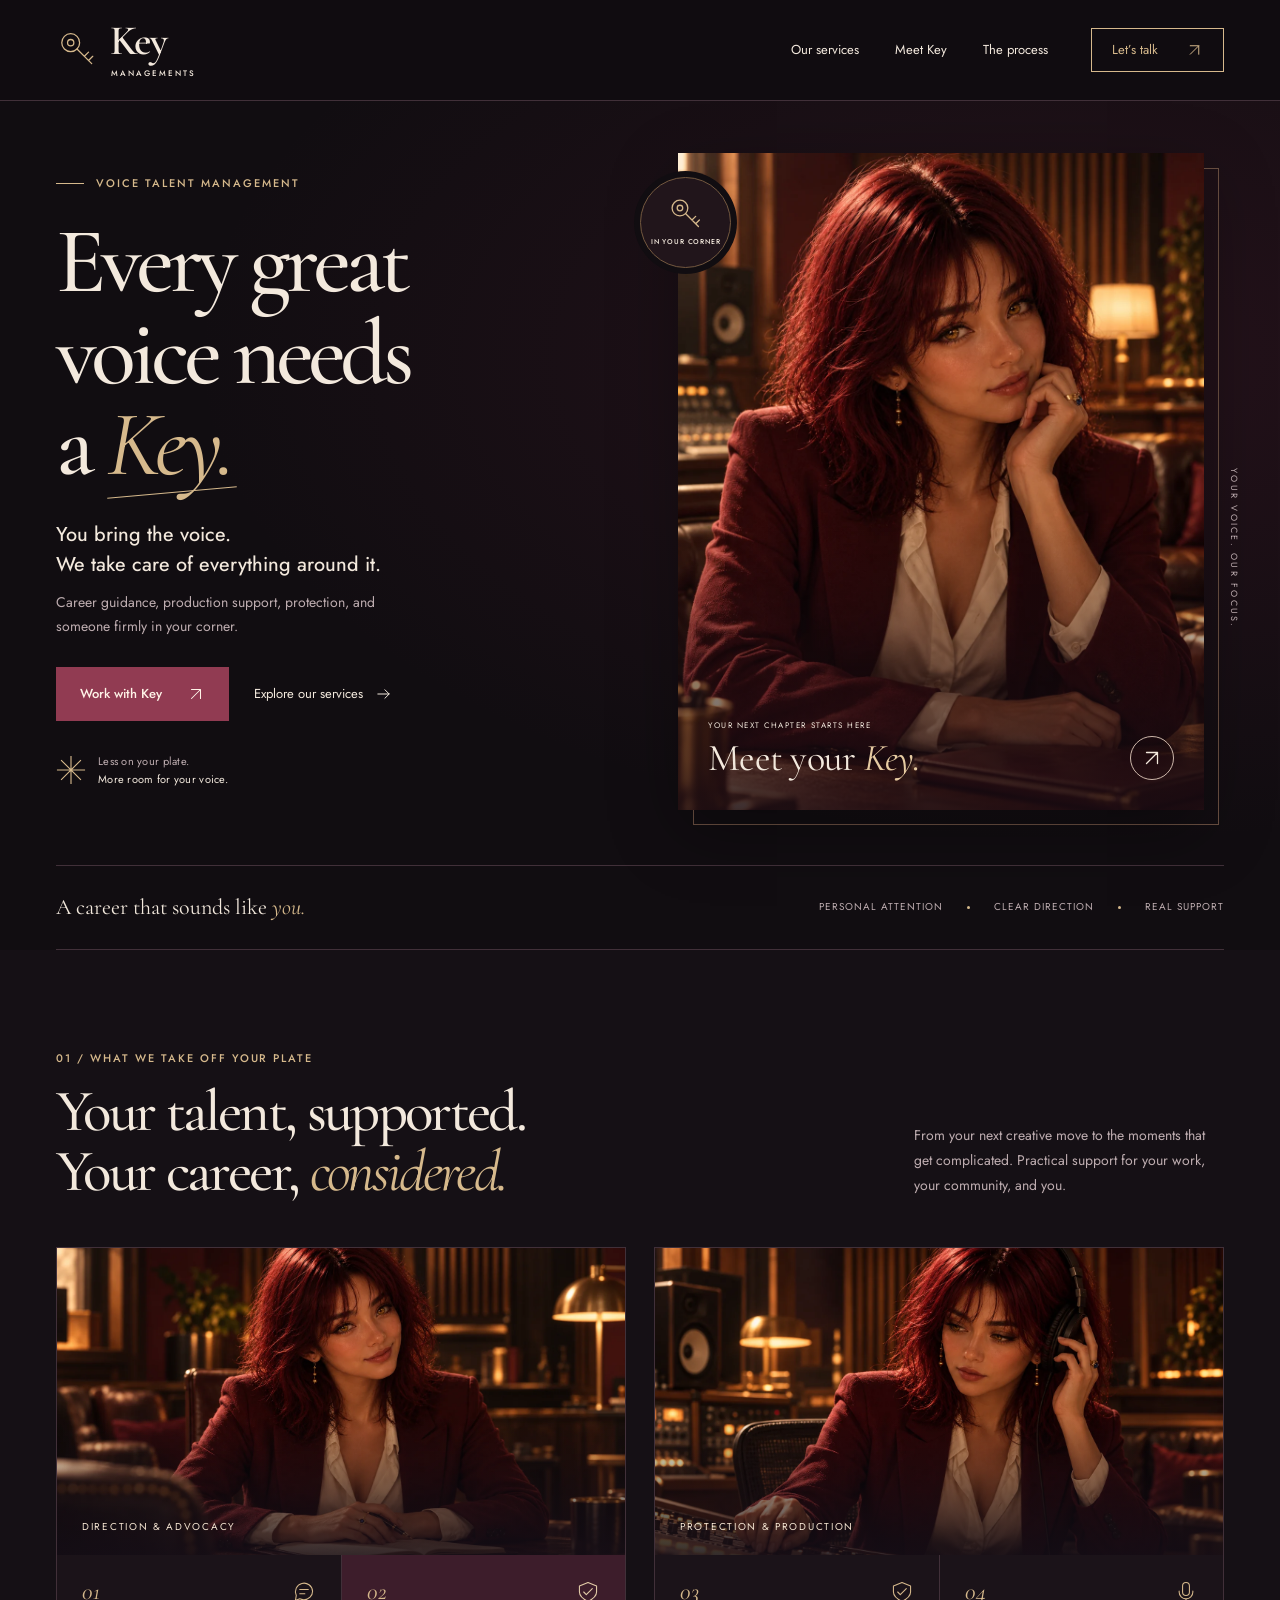
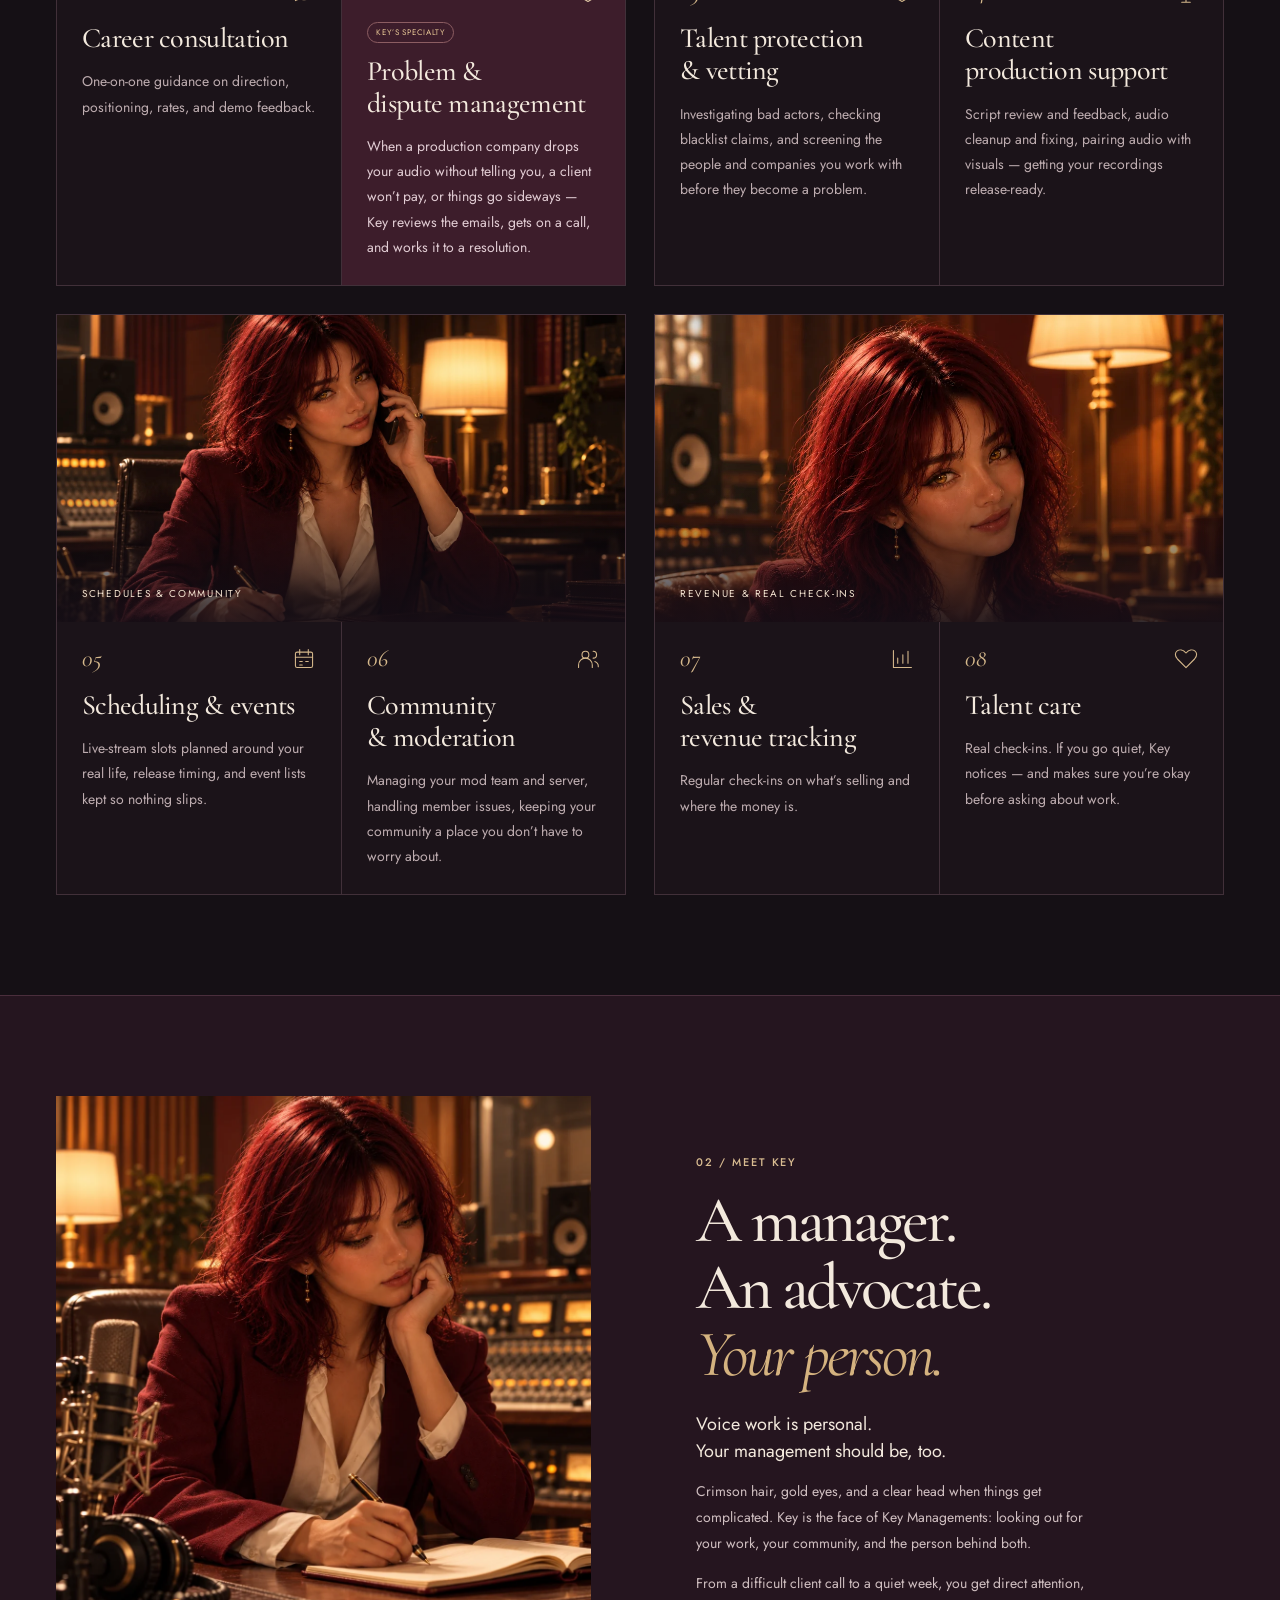
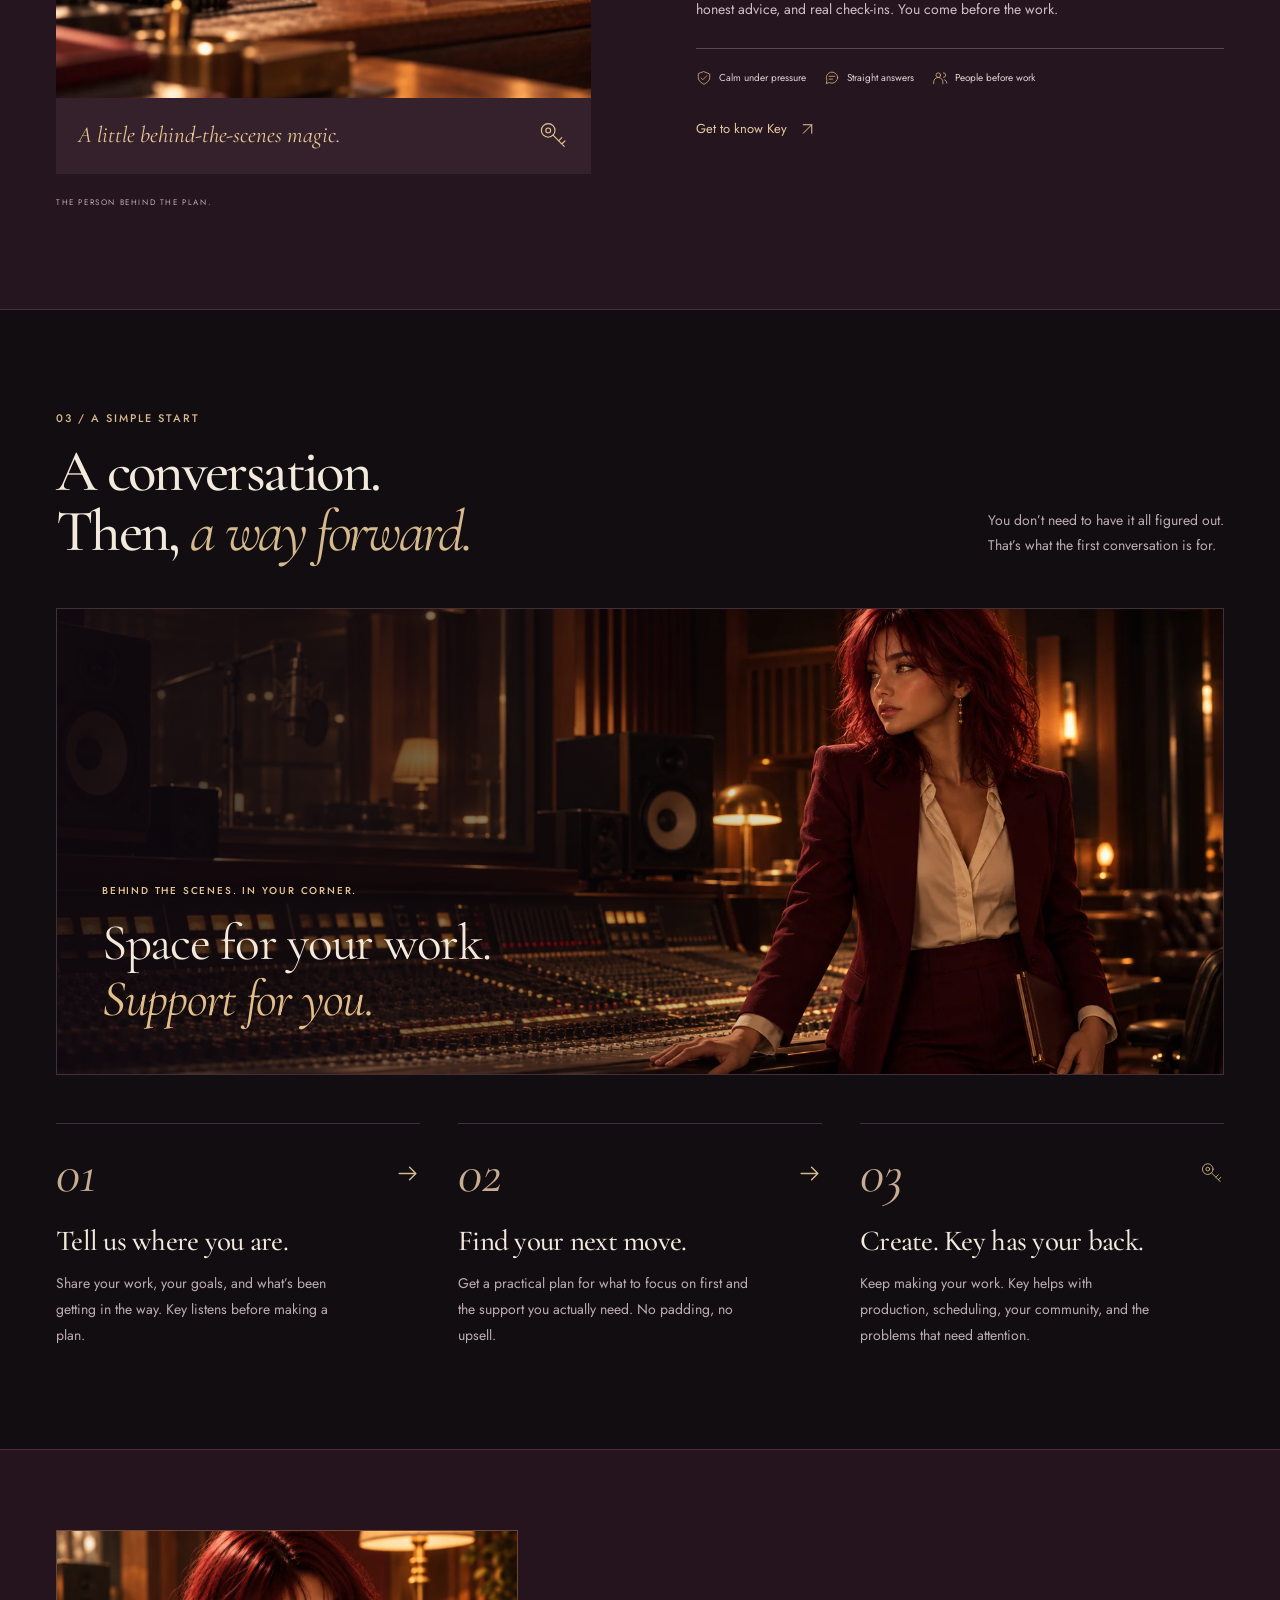
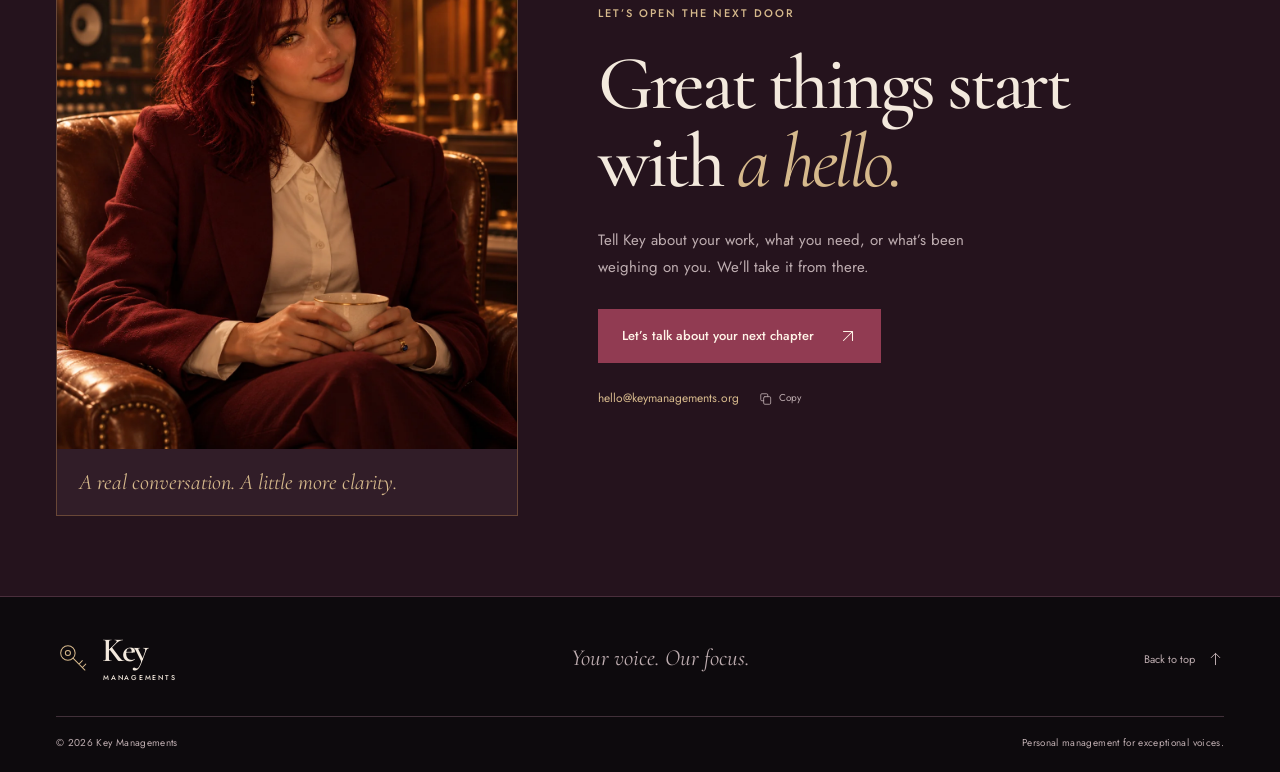
==== index.html @ 6446dc7b "Key Managements website" ====
<!doctype html>
<html lang="en">
<head>
  <meta charset="utf-8">
  <meta name="viewport" content="width=device-width, initial-scale=1, viewport-fit=cover">
  <meta name="theme-color" content="#110d11">
  <meta name="description" content="Personal talent management: career guidance, dispute management, talent protection, production support, scheduling, community moderation, revenue tracking, and real check-ins.">
  <title>Key Managements — Your voice. Our focus.</title>
  <link rel="icon" type="image/svg+xml" href="assets/favicon.svg">
  <link rel="preconnect" href="https://fonts.googleapis.com">
  <link rel="preconnect" href="https://fonts.gstatic.com" crossorigin>
  <link href="https://fonts.googleapis.com/css2?family=Cormorant+Garamond:ital,wght@0,400;0,500;0,600;1,400;1,500&family=Jost:wght@400;450;500;550;600&display=swap" rel="stylesheet">
  <link rel="stylesheet" href="styles.css?v=dark-2">
  <script src="main.js" defer></script>
</head>
<body>
  <svg class="icon-library" xmlns="http://www.w3.org/2000/svg" aria-hidden="true">
    <symbol id="i-key" viewBox="0 0 40 40"><circle cx="14" cy="13" r="8.5"/><circle cx="14" cy="13" r="3"/><path d="m20 19 14 14m-7-7 4-4m0 8 4-4"/></symbol>
    <symbol id="i-arrow" viewBox="0 0 24 24"><path d="M4 12h16m-6-6 6 6-6 6"/></symbol>
    <symbol id="i-arrow-up" viewBox="0 0 24 24"><path d="M6 18 18 6M6 6h12v12"/></symbol>
    <symbol id="i-chat" viewBox="0 0 28 28"><path d="M24 13a10 10 0 0 1-10 10 12 12 0 0 1-5-1l-5 2 1-6a10 10 0 1 1 19-5Z"/><path d="M9 11h10M9 16h6"/></symbol>
    <symbol id="i-calendar" viewBox="0 0 28 28"><rect x="4" y="6" width="20" height="18" rx="2"/><path d="M9 3v6m10-6v6M4 12h20m-15 5h3m4 0h3m-10 4h3"/></symbol>
    <symbol id="i-contract" viewBox="0 0 28 28"><path d="M7 3h10l5 5v17H7Z"/><path d="M17 3v6h5M11 14h7m-7 4h7m-7 3h4"/></symbol>
    <symbol id="i-shield" viewBox="0 0 28 28"><path d="m14 3 10 4v7c0 5-6 9-10 11C10 23 4 19 4 14V7Z"/><path d="m9 14 3 3 7-7"/></symbol>
    <symbol id="i-mic" viewBox="0 0 28 28"><rect x="10" y="3" width="8" height="15" rx="4"/><path d="M6 13v1a8 8 0 0 0 16 0v-1m-8 9v4m-5 0h10"/></symbol>
    <symbol id="i-people" viewBox="0 0 28 28"><circle cx="11" cy="9" r="4"/><path d="M3 24v-3a8 8 0 0 1 16 0v3M20 5a4 4 0 0 1 0 8m2 4a6 6 0 0 1 4 6"/></symbol>
    <symbol id="i-heart" viewBox="0 0 28 28"><path d="M14 24 4 14C-3 6 7-1 14 7 21-1 31 6 24 14Z"/></symbol>
    <symbol id="i-chart" viewBox="0 0 28 28"><path d="M4 4v20h21M9 19v-6m6 6V9m6 10V5"/></symbol>
    <symbol id="i-copy" viewBox="0 0 24 24"><rect x="8" y="8" width="12" height="13" rx="2"/><path d="M15 8V5a2 2 0 0 0-2-2H5a2 2 0 0 0-2 2v8a2 2 0 0 0 2 2h3"/></symbol>
  </svg>
  <a class="skip-link" href="#main">Skip to content</a>
  <header class="site-header">
    <div class="container header-inner">
      <a class="brand" href="#top" aria-label="Key Managements home">
        <svg class="brand-mark" aria-hidden="true"><use href="#i-key"/></svg>
        <span class="wordmark">Key<span>MANAGEMENTS</span></span>
      </a>
      <button class="menu-toggle" type="button" aria-expanded="false" aria-controls="main-nav"><span>Menu</span><span class="menu-lines" aria-hidden="true"></span></button>
      <nav id="main-nav" class="main-nav" aria-label="Main navigation">
        <a href="#services">Our services</a>
        <a href="#about">Meet Key</a>
        <a href="#process">The process</a>
        <a class="nav-contact" href="#contact">Let’s talk <svg class="icon" aria-hidden="true"><use href="#i-arrow-up"/></svg></a>
      </nav>
    </div>
  </header>
  <main id="main">
    <section class="hero" id="top" aria-labelledby="hero-title">
      <div class="container hero-grid">
        <div class="hero-copy">
          <p class="eyebrow"><span class="small-line"></span> VOICE TALENT MANAGEMENT</p>
          <h1 id="hero-title">Every great <br>voice needs<br>a <em>Key.</em></h1>
          <p class="hero-description">You bring the voice.<br>We take care of everything around it.</p>
          <p class="hero-detail">Career guidance, production support, protection, and someone firmly in your corner.</p>
          <div class="hero-actions">
            <a class="button button-primary" href="#contact">Work with Key <svg class="icon" aria-hidden="true"><use href="#i-arrow-up"/></svg></a>
            <a class="text-link" href="#services">Explore our services <svg class="icon" aria-hidden="true"><use href="#i-arrow"/></svg></a>
          </div>
          <div class="hero-note"><svg class="note-mark" viewBox="0 0 32 32" fill="none" stroke="currentColor" stroke-width="1.2" aria-hidden="true"><path d="M16 1v30M1 16h30M5.4 5.4l21.2 21.2M5.4 26.6 26.6 5.4"/></svg><span>Less on your plate.<br><strong>More room for your voice.</strong></span></div>
        </div>
        <div class="hero-visual">
          <div class="portrait-border" aria-hidden="true"></div>
          <figure class="hero-portrait">
            <img src="assets/key-portrait.webp" alt="Key, with crimson hair and gold eyes, in a burgundy blazer in a warmly lit studio" width="1122" height="1402" fetchpriority="high">
            <figcaption><div><span class="portrait-kicker">YOUR NEXT CHAPTER STARTS HERE</span><span class="portrait-name">Meet your <em>Key.</em></span></div><a href="#about" class="round-link" aria-label="Meet Key"><svg class="icon" aria-hidden="true"><use href="#i-arrow-up"/></svg></a></figcaption>
          </figure>
          <div class="portrait-seal" aria-hidden="true"><svg><use href="#i-key"/></svg><span>IN YOUR CORNER</span></div>
          <span class="portrait-side" aria-hidden="true">YOUR VOICE. OUR FOCUS.</span>
        </div>
      </div>
      <div class="container hero-bottom"><span>A career that sounds like <em>you.</em></span><div><span>Personal attention</span><i aria-hidden="true"></i><span>Clear direction</span><i aria-hidden="true"></i><span>Real support</span></div></div>
    </section>

    <section class="services section-space" id="services" aria-labelledby="services-title">
      <div class="container">
        <div class="section-heading">
          <div><p class="eyebrow">01 / WHAT WE TAKE OFF YOUR PLATE</p><h2 id="services-title">Your talent, supported.<br>Your career, <em>considered.</em></h2></div>
          <p>From your next creative move to the moments that get complicated. Practical support for your work, your community, and you.</p>
        </div>
        <div class="services-grid">
<div class="service-group">
          <figure class="service-cover"><img src="assets/key-consultation.webp" alt="Key listening attentively across a studio consultation table" width="1536" height="1024" loading="lazy"><figcaption>DIRECTION &amp; ADVOCACY</figcaption></figure>
          <div class="service-pair"><article class="service">
              <div class="service-top"><span class="service-number">01</span><svg class="service-icon" aria-hidden="true"><use href="#i-chat"/></svg></div>
              <h3>Career consultation</h3><p>One-on-one guidance on direction, positioning, rates, and demo feedback.</p>
            </article><article class="service service-feature">
              <div class="service-top"><span class="service-number">02</span><svg class="service-icon" aria-hidden="true"><use href="#i-shield"/></svg></div>
              <span class="specialty">KEY’S SPECIALTY</span><h3>Problem &amp; dispute management</h3><p>When a production company drops your audio without telling you, a client won’t pay, or things go sideways — Key reviews the emails, gets on a call, and works it to a resolution.</p>
            </article></div>
        </div>
<div class="service-group">
          <figure class="service-cover"><img src="assets/key-listening.webp" alt="Key listening through studio headphones at a mixing desk" width="1536" height="1024" loading="lazy"><figcaption>PROTECTION &amp; PRODUCTION</figcaption></figure>
          <div class="service-pair"><article class="service">
              <div class="service-top"><span class="service-number">03</span><svg class="service-icon" aria-hidden="true"><use href="#i-shield"/></svg></div>
              <h3>Talent protection &amp; vetting</h3><p>Investigating bad actors, checking blacklist claims, and screening the people and companies you work with before they become a problem.</p>
            </article><article class="service">
              <div class="service-top"><span class="service-number">04</span><svg class="service-icon" aria-hidden="true"><use href="#i-mic"/></svg></div>
              <h3>Content production support</h3><p>Script review and feedback, audio cleanup and fixing, pairing audio with visuals — getting your recordings release-ready.</p>
            </article></div>
        </div>
<div class="service-group">
          <figure class="service-cover"><img src="assets/key-call.webp" alt="Key on a call, taking notes at her desk" width="1536" height="1024" loading="lazy"><figcaption>SCHEDULES &amp; COMMUNITY</figcaption></figure>
          <div class="service-pair"><article class="service">
              <div class="service-top"><span class="service-number">05</span><svg class="service-icon" aria-hidden="true"><use href="#i-calendar"/></svg></div>
              <h3>Scheduling &amp; events</h3><p>Live-stream slots planned around your real life, release timing, and event lists kept so nothing slips.</p>
            </article><article class="service">
              <div class="service-top"><span class="service-number">06</span><svg class="service-icon" aria-hidden="true"><use href="#i-people"/></svg></div>
              <h3>Community &amp; moderation</h3><p>Managing your mod team and server, handling member issues, keeping your community a place you don’t have to worry about.</p>
            </article></div>
        </div>
<div class="service-group">
          <figure class="service-cover"><img src="assets/key-care.webp" alt="Key holding a cup of tea in a warm studio lounge" width="1122" height="1402" loading="lazy"><figcaption>REVENUE &amp; REAL CHECK-INS</figcaption></figure>
          <div class="service-pair"><article class="service">
              <div class="service-top"><span class="service-number">07</span><svg class="service-icon" aria-hidden="true"><use href="#i-chart"/></svg></div>
              <h3>Sales &amp; revenue tracking</h3><p>Regular check-ins on what’s selling and where the money is.</p>
            </article><article class="service">
              <div class="service-top"><span class="service-number">08</span><svg class="service-icon" aria-hidden="true"><use href="#i-heart"/></svg></div>
              <h3>Talent care</h3><p>Real check-ins. If you go quiet, Key notices — and makes sure you’re okay before asking about work.</p>
            </article></div>
        </div>
        </div>
      </div>
    </section>

    <section class="about section-space" id="about" aria-labelledby="about-title">
      <div class="container about-grid">
        <div class="about-visual"><figure><img src="assets/key-studio.webp" alt="Key reviewing a notebook at a studio desk, with a microphone nearby" width="1122" height="1402" loading="lazy"><figcaption><span>A little behind-the-scenes magic.</span><svg class="icon" aria-hidden="true"><use href="#i-key"/></svg></figcaption></figure><p class="about-caption">THE PERSON BEHIND THE PLAN.</p></div>
        <div class="about-copy"><p class="eyebrow">02 / MEET KEY</p><h2 id="about-title">A manager.<br>An advocate.<br><em>Your person.</em></h2><p class="about-intro">Voice work is personal.<br>Your management should be, too.</p><p>Crimson hair, gold eyes, and a clear head when things get complicated. Key is the face of Key Managements: looking out for your work, your community, and the person behind both.</p><p>From a difficult client call to a quiet week, you get direct attention, honest advice, and real check-ins. You come before the work.</p><div class="traits"><div><svg class="icon" aria-hidden="true"><use href="#i-shield"/></svg><span>Calm under pressure</span></div><div><svg class="icon" aria-hidden="true"><use href="#i-chat"/></svg><span>Straight answers</span></div><div><svg class="icon" aria-hidden="true"><use href="#i-people"/></svg><span>People before work</span></div></div><a class="text-link light-link" href="#contact">Get to know Key <svg class="icon" aria-hidden="true"><use href="#i-arrow-up"/></svg></a></div>
      </div>
    </section>

    <section class="process section-space" id="process" aria-labelledby="process-title">
      <div class="container"><div class="section-heading"><div><p class="eyebrow">03 / A SIMPLE START</p><h2 id="process-title">A conversation.<br>Then, <em>a way forward.</em></h2></div><p>You don’t need to have it all figured out.<br>That’s what the first conversation is for.</p></div>
        <figure class="process-visual">
          <img src="assets/key-studio-wide.webp" alt="Key standing beside the mixing console in a warmly lit recording studio" width="1774" height="887" loading="lazy">
          <figcaption><span class="eyebrow">BEHIND THE SCENES. IN YOUR CORNER.</span><p>Space for your work.<br><em>Support for you.</em></p></figcaption>
        </figure>
        <ol class="steps"><li><div class="step-top"><span>01</span><svg class="icon" aria-hidden="true"><use href="#i-arrow"/></svg></div><h3>Tell us where you are.</h3><p>Share your work, your goals, and what’s been getting in the way. Key listens before making a plan.</p></li><li><div class="step-top"><span>02</span><svg class="icon" aria-hidden="true"><use href="#i-arrow"/></svg></div><h3>Find your next move.</h3><p>Get a practical plan for what to focus on first and the support you actually need. No padding, no upsell.</p></li><li><div class="step-top"><span>03</span><svg class="icon" aria-hidden="true"><use href="#i-key"/></svg></div><h3>Create. Key has your back.</h3><p>Keep making your work. Key helps with production, scheduling, your community, and the problems that need attention.</p></li></ol>
      </div>
    </section>

    <section class="contact" id="contact" aria-labelledby="contact-title">
      <div class="container contact-inner">
        <figure class="contact-photo"><img src="assets/key-care.webp" alt="Key welcoming a conversation with a warm smile and a cup of tea" width="1122" height="1402" loading="lazy"><figcaption>A real conversation. A little more clarity.</figcaption></figure>
        <div class="contact-copy">
          <p class="eyebrow">LET’S OPEN THE NEXT DOOR</p>
          <h2 id="contact-title">Great things start<br>with <em>a hello.</em></h2>
          <p>Tell Key about your work, what you need, or what’s been weighing on you. We’ll take it from there.</p>
          <a class="button button-primary" href="mailto:hello@keymanagements.org">Let’s talk about your next chapter <svg class="icon" aria-hidden="true"><use href="#i-arrow-up"/></svg></a>
          <div class="email-row"><a id="mail" href="mailto:hello@keymanagements.org">hello@keymanagements.org</a><button id="copyMail" type="button" aria-label="Copy email address"><svg class="icon" aria-hidden="true"><use href="#i-copy"/></svg><span class="copy-label">Copy</span></button></div>
          <p class="copy-status" id="copyStatus" role="status" aria-live="polite"></p>
        </div>
      </div>
    </section>
  </main>
  <footer class="site-footer"><div class="container footer-top"><a class="brand" href="#top" aria-label="Key Managements home"><svg class="brand-mark" aria-hidden="true"><use href="#i-key"/></svg><span class="wordmark">Key<span>MANAGEMENTS</span></span></a><p>Your voice. Our focus.</p><a class="text-link" href="#top">Back to top <svg class="icon back-arrow" aria-hidden="true"><use href="#i-arrow"/></svg></a></div><div class="container footer-bottom"><span>© 2026 Key Managements</span><span>Personal management for exceptional voices.</span></div></footer>
</body>
</html>
---- styles.css ----
:root{--bg:#110d11;--surface:#1b1319;--ink:#f3e9dd;--muted:#beadb0;--accent:#d6b98c;--plum:#26151f;--crimson:#913b52;--line:#413039;--serif:'Cormorant Garamond',Georgia,'Times New Roman',serif;--sans:'Jost','Avenir Next','Segoe UI',sans-serif;color-scheme:dark}
*{box-sizing:border-box}html{scroll-behavior:smooth;scroll-padding-top:105px}body{margin:0;background:var(--bg);color:var(--ink);font-family:var(--sans);font-size:16px;font-weight:400;line-height:1.65;-webkit-font-smoothing:antialiased}a{color:inherit;text-decoration:none}button{font:inherit;cursor:pointer}button,a{-webkit-tap-highlight-color:transparent}a,button{touch-action:manipulation}a:focus-visible,button:focus-visible{outline:2px solid #a65f3f;outline-offset:6px}img{display:block;width:100%;height:auto}figure,p,h1,h2,h3{margin:0}h1,h2,h3{font-family:var(--serif);font-weight:500}h1,h2{letter-spacing:-.045em;line-height:1.02}h3{letter-spacing:-.025em;line-height:1.15}h2{font-size:clamp(44px,4.6vw,64px)}em{font-weight:400;color:var(--accent)}.container{width:calc(100% - 112px);max-width:1280px;margin-inline:auto}.icon-library{position:absolute;width:0;height:0;overflow:hidden}.icon,.brand-mark,.service-icon,.portrait-seal svg,.contact-watermark{fill:none;stroke:currentColor;stroke-width:1.4;stroke-linecap:round;stroke-linejoin:round}.icon{width:22px;height:22px;flex-shrink:0}.eyebrow{font-size:11px;letter-spacing:.18em;font-weight:500;line-height:1.6;color:var(--accent);display:flex;align-items:center;gap:12px}.small-line{width:28px;height:1px;background:var(--accent)}.skip-link{position:fixed;top:12px;left:12px;z-index:100;background:var(--accent);color:var(--bg);padding:10px 18px;clip-path:inset(50%);width:1px;height:1px;overflow:hidden;white-space:nowrap}.skip-link:focus{clip-path:none;width:auto;height:auto;white-space:normal}
.site-header{border-bottom:1px solid var(--line);background:var(--bg);position:relative;z-index:10}.header-inner{height:100px;display:flex;align-items:center;justify-content:space-between;gap:30px}.brand{display:flex;align-items:center;gap:12px;width:max-content;flex-shrink:0}.brand-mark{height:42px;width:42px;color:var(--accent);stroke-width:1.2}.wordmark{font-family:var(--serif);font-size:42px;font-weight:600;line-height:.8;letter-spacing:-.04em}.wordmark>span{display:block;font-family:var(--sans);font-size:8px;font-weight:500;letter-spacing:.25em;margin-top:12px;margin-left:1px}.main-nav{display:flex;align-items:center;gap:36px;font-size:13px}.main-nav>a{display:flex;align-items:center;min-height:44px;transition:color .2s}.main-nav>a:hover{color:var(--accent)}.main-nav .nav-contact{gap:28px;border:1px solid var(--accent);padding:10px 20px;color:var(--accent);margin-left:7px}.main-nav .nav-contact:hover{background:var(--accent);color:var(--bg)}.nav-contact .icon{width:17px}.menu-toggle{display:none}
.hero{padding-top:52px}.hero-grid{display:grid;grid-template-columns:1.03fr 1fr;align-items:center;gap:60px;padding-bottom:55px}.hero-copy{padding-block:14px}.hero h1{font-size:clamp(72px,7.25vw,104px);margin-top:23px;line-height:.99;letter-spacing:-.055em}.hero h1 em{display:inline-block;position:relative}.hero h1 em::after{content:'';position:absolute;bottom:-2px;left:0;width:105%;height:1px;background:var(--accent);transform:rotate(-5deg)}.hero-description{font-size:20px;line-height:1.5;margin-top:29px;font-weight:450}.hero-detail{max-width:330px;color:var(--muted);font-size:14px;line-height:1.7;margin-top:11px}.hero-actions{display:flex;align-items:center;gap:25px;margin-top:28px;flex-wrap:wrap}.button{display:inline-flex;align-items:center;justify-content:center;gap:25px;padding:15px 24px;min-height:54px;font-size:13px;font-weight:500;transition:background .2s,transform .2s;line-height:1.5}.button-primary{background:var(--accent);color:var(--bg)}.button-primary:hover{background:var(--plum);transform:translateY(-2px)}.button .icon{width:18px;height:18px}.text-link{font-size:13px;display:inline-flex;align-items:center;gap:12px;min-height:44px;transition:color .2s}.text-link .icon{width:17px}.text-link:hover{color:var(--accent)}.hero-note{display:flex;align-items:center;gap:12px;margin-top:31px;color:var(--muted);font-size:11px;line-height:1.65;letter-spacing:.025em}.note-mark{width:30px;height:30px;flex-shrink:0;color:var(--accent)}.hero-note strong{font-weight:400;color:var(--ink)}.hero-visual{position:relative;min-width:0;padding-right:20px}.hero-portrait{position:relative;overflow:hidden;background:var(--plum);aspect-ratio:4/5;isolation:isolate}.hero-portrait>img{width:100%;height:100%;object-fit:cover;object-position:50% 46%}.hero-portrait::after{content:'';position:absolute;inset:55% 0 0;background:linear-gradient(transparent,rgba(27,12,19,.85));z-index:0;pointer-events:none}.hero-portrait figcaption{position:absolute;z-index:1;bottom:30px;left:30px;right:30px;display:flex;align-items:end;justify-content:space-between;color:var(--bg);gap:20px}.portrait-kicker{font-size:8px;letter-spacing:.19em;display:block;margin-bottom:6px}.portrait-name{font-family:var(--serif);font-size:38px;line-height:1.1;letter-spacing:-.02em}.portrait-name em{color:#e6cba2}.round-link{display:flex;align-items:center;justify-content:center;border:1px solid #cdb7aa;width:44px;height:44px;flex-shrink:0;border-radius:50%;transition:background .2s}.round-link:hover{background:#612b39}.portrait-border{position:absolute;inset:15px 5px -15px 15px;border:1px solid #c7ad88;pointer-events:none}.portrait-side{position:absolute;right:-17px;top:48%;writing-mode:vertical-rl;letter-spacing:.25em;font-size:9px;color:var(--muted)}.portrait-seal{position:absolute;left:-38px;top:24px;width:91px;height:91px;border:1px solid #d4c3a8;border-radius:50%;background:var(--bg);display:flex;align-items:center;justify-content:center;flex-direction:column;gap:4px;box-shadow:0 0 0 6px var(--bg)}.portrait-seal svg{width:37px;height:37px;color:var(--accent)}.portrait-seal span{font-size:7px;font-weight:500;letter-spacing:.12em}.hero-bottom{display:flex;justify-content:space-between;align-items:center;border-top:1px solid var(--line);border-bottom:1px solid var(--line);padding-block:23px;gap:30px}.hero-bottom>span{font-size:22px;font-family:var(--serif)}.hero-bottom>div{display:flex;align-items:center;gap:24px;font-size:10px;color:var(--muted);letter-spacing:.1em;text-transform:uppercase}.hero-bottom i{height:3px;width:3px;background:var(--accent);border-radius:50%}
.section-space{padding-block:100px}.section-heading{display:flex;justify-content:space-between;align-items:end;gap:50px;margin-bottom:45px}.section-heading h2{margin-top:15px}.section-heading>p{max-width:310px;font-size:14px;line-height:1.8;color:var(--muted);padding-bottom:4px}.services-grid{display:grid;grid-template-columns:repeat(3,minmax(0,1fr));border-top:1px solid var(--line);border-left:1px solid var(--line)}.service{padding:29px 29px 27px;border-right:1px solid var(--line);border-bottom:1px solid var(--line);display:flex;flex-direction:column;min-width:0}.service-top{display:flex;justify-content:space-between;align-items:center;margin-bottom:23px;color:var(--accent)}.service-icon{width:29px;height:29px;stroke-width:1.25}.service-top>span{font-size:10px;letter-spacing:.13em;color:var(--muted)}.service h3{font-size:27px;margin-bottom:14px;max-width:240px}.service p{font-size:14px;line-height:1.85;color:var(--muted);margin-bottom:26px}.service-tag{font-size:9px;letter-spacing:.14em;font-weight:500;margin-top:auto;color:var(--accent)}.service-feature{background:var(--accent);border-color:var(--accent);color:var(--bg)}.service-feature .service-top,.service-feature .service-tag{color:#e4cda9}.service-feature p{color:#e1d1d2}.service-feature .specialty{color:#e4cda9;border:1px solid #9d7580;border-radius:20px;font-size:8px;letter-spacing:.12em;padding:4px 10px}
.about{background:var(--plum);color:var(--bg)}.about-grid{display:grid;grid-template-columns:1.05fr 1fr;align-items:center;gap:85px}.about-visual{position:relative}.about-visual figure{position:relative;margin-right:20px}.about-visual img{aspect-ratio:4/4.5;object-fit:cover;object-position:47% 50%}.about-visual figcaption{padding:22px;background:#e9e0d1;color:var(--plum);display:flex;justify-content:space-between;align-items:center;gap:15px;font-family:var(--serif);font-style:italic;font-size:23px;line-height:1.2}.about-visual figcaption .icon{width:32px;height:32px}.about-caption{font-size:8px;letter-spacing:.2em;color:#c0a9ad;margin-top:22px}.about-copy .eyebrow{color:#d9bc91}.about-copy h2{margin-top:17px;font-size:clamp(51px,5.1vw,70px)}.about-copy h2 em{color:#d4b27f}.about-copy .about-intro{color:var(--bg);font-size:18px;margin-top:23px;line-height:1.5}.about-copy>p:not(.eyebrow):not(.about-intro){font-size:13px;color:#d0bfc1;line-height:1.85;margin-top:14px;max-width:390px}.traits{display:flex;flex-wrap:wrap;gap:10px 18px;border-top:1px solid #61454d;padding-top:21px;margin-top:25px}.traits>div{display:flex;align-items:center;gap:7px;font-size:10px;color:#e2d5d3}.traits .icon{width:16px;height:16px;color:#d4b27f}.light-link{color:#e5caa2;margin-top:21px}.light-link:hover{color:white}
.steps{display:grid;grid-template-columns:repeat(3,minmax(0,1fr));gap:38px;list-style:none;padding:0;margin:0}.steps li{border-top:1px solid var(--line);padding-top:22px}.step-top{display:flex;align-items:center;justify-content:space-between;margin-bottom:23px}.step-top>span{font-family:var(--serif);font-size:55px;line-height:1;color:#897969;font-style:italic;font-weight:400}.step-top .icon{color:var(--accent);width:25px;height:25px}.steps h3{font-size:29px;margin-bottom:14px}.steps p{font-size:14px;color:var(--muted);line-height:1.85;max-width:300px}
.contact{background:var(--surface);overflow:hidden}.contact-inner{padding-block:74px 58px;text-align:center;position:relative}.contact-inner>.eyebrow{justify-content:center}.contact h2{font-size:clamp(58px,6.7vw,92px);margin-top:22px;position:relative;z-index:1}.contact-inner>p:not(.eyebrow):not(.copy-status){font-size:14px;color:var(--muted);margin-top:25px;position:relative;z-index:1}.contact .button{margin-top:28px;position:relative;z-index:1}.email-row{display:flex;justify-content:center;align-items:center;gap:12px;margin-top:14px;position:relative;z-index:1}.email-row>a{font-size:12px;color:var(--accent);min-height:44px;display:flex;align-items:center}.email-row>a:hover{text-decoration:underline;text-underline-offset:4px}.email-row button{border:0;background:transparent;display:flex;align-items:center;gap:6px;min-height:44px;padding:10px 8px;color:var(--muted);font-size:10px}.email-row button:hover{color:var(--accent)}.email-row .icon{width:14px;height:14px}.contact-inner .copy-status{font-size:12px;color:var(--accent);min-height:20px;position:relative;z-index:1}.contact-watermark{position:absolute;right:-32px;top:80px;width:350px;height:350px;stroke-width:.3;color:#cbbba5;opacity:.6;transform:rotate(-12deg);pointer-events:none;z-index:0}.site-footer{padding-block:40px 21px}.footer-top{display:flex;justify-content:space-between;align-items:center;gap:25px;padding-bottom:34px}.footer-top>p{font-family:var(--serif);font-size:23px;font-style:italic;color:var(--muted)}.footer-top .brand-mark{height:34px;width:34px}.footer-top .wordmark{font-size:34px}.footer-top .wordmark>span{font-size:7px}.footer-top .text-link{font-size:11px;color:var(--muted)}.back-arrow{transform:rotate(-90deg)}.footer-bottom{border-top:1px solid var(--line);padding-top:18px;display:flex;justify-content:space-between;gap:20px;font-size:10px;letter-spacing:.035em;color:var(--muted)}

/* Dark editorial surfaces and image-led services. */
::selection{background:#854058;color:#fff5e7}
a:focus-visible,button:focus-visible{outline-color:var(--accent)}
.site-header{background:#100c10}
.hero{background:radial-gradient(ellipse at 85% 30%,rgba(107,35,60,.22),transparent 58%)}
.hero-portrait{box-shadow:0 22px 65px #0005}
.hero-portrait figcaption,.about,.about-copy .about-intro{color:var(--ink)}
.portrait-border{border-color:#6c5143}
.portrait-seal{border-color:#73583f;background:#21151b;box-shadow:0 0 0 6px var(--bg)}
.button-primary{background:var(--crimson);color:#fff4e8}
.button-primary:hover{background:#aa4662}
.services{background:#151015}
.services-grid{grid-template-columns:repeat(2,minmax(0,1fr));gap:28px;border:0}
.service-group{min-width:0;background:var(--surface);border:1px solid var(--line);display:flex;flex-direction:column}
.service-cover{position:relative;overflow:hidden;aspect-ratio:1.85}
.service-cover>img{height:100%;object-fit:cover;object-position:50% 35%}
.service-cover::after{content:'';position:absolute;inset:55% 0 0;background:linear-gradient(transparent,#150e17dd);pointer-events:none}
.service-cover figcaption{position:absolute;bottom:20px;left:25px;right:25px;z-index:1;font-size:10px;letter-spacing:.17em;color:#f5e5d2}
.service-group:last-child .service-cover img{object-position:50% 0%}
.service-pair{display:grid;grid-template-columns:repeat(2,minmax(0,1fr));flex:1}
.service{padding:25px;min-width:0;border:0}
.service+.service{border-left:1px solid var(--line)}
.service-top{margin-bottom:18px}
.service-top .service-number{font-family:var(--serif);font-size:24px;color:var(--accent);font-style:italic;letter-spacing:0;line-height:1}
.service-icon{width:24px;height:24px}
.service h3{font-size:28px;max-width:none;margin-bottom:15px;text-wrap:balance}
.service p{font-size:14px;line-height:1.8;margin-bottom:0}
.service-feature{background:#3d1d2b;color:var(--ink)}
.service-feature .specialty{align-self:flex-start;color:#e7c796;border:1px solid #8c5d62;border-radius:20px;font-size:8px;letter-spacing:.11em;padding:4px 8px;margin-bottom:12px;line-height:1.3}
.service-feature p{color:#e2cdd4}
.about{background:#25151f;border-block:1px solid #4a2e3c}
.about-visual figcaption{background:#35212c;color:#e7c796}
.about-copy>p:not(.eyebrow):not(.about-intro){font-size:14px}
.step-top>span{color:#c6ac91}
.process-visual{position:relative;isolation:isolate;overflow:hidden;margin-bottom:48px;aspect-ratio:2.5;border:1px solid var(--line)}
.process-visual>img{height:100%;object-fit:cover;object-position:50% 50%}
.process-visual::after{content:'';position:absolute;inset:0;background:linear-gradient(90deg,rgba(16,9,15,.88),rgba(16,9,15,.52) 37%,transparent 68%);z-index:0}
.process-visual figcaption{position:absolute;left:45px;bottom:46px;right:45px;z-index:1}
.process-visual .eyebrow{font-size:10px;color:#e7c796;margin-bottom:16px}
.process-visual figcaption>p{font-family:var(--serif);font-size:clamp(32px,4vw,56px);line-height:1.1;letter-spacing:-.025em;color:var(--ink)}
.process-visual em{color:#e2bf8a}
.contact{background:#25131d;border-block:1px solid #4a2e3c}
.contact-inner{display:grid;grid-template-columns:.85fr 1.15fr;align-items:center;gap:80px;text-align:left;padding-block:80px}
.contact-photo{max-width:470px;border:1px solid #694737}
.contact-photo>img{aspect-ratio:4/4.5;object-fit:cover;object-position:50% 42%}
.contact-photo figcaption{padding:20px 22px;font-family:var(--serif);font-size:22px;font-style:italic;line-height:1.2;color:var(--accent);background:#311d28}
.contact-copy{min-width:0}
.contact-copy>.eyebrow{justify-content:flex-start}
.contact h2{font-size:clamp(50px,6vw,83px)}
.contact-copy>p:not(.eyebrow):not(.copy-status){max-width:390px;color:var(--muted);font-size:15px;line-height:1.8;margin-top:25px}
.email-row{justify-content:flex-start;flex-wrap:wrap}
.site-footer{background:#0d0a0d}

@media(min-width:1500px){.hero-grid{gap:95px}.hero h1{font-size:112px}.hero-detail{max-width:380px}.hero-portrait{aspect-ratio:4/4.8}}
@media(max-width:1100px){.container{width:calc(100% - 72px)}.hero-grid{gap:42px}.hero h1{font-size:clamp(65px,8.2vw,90px)}.hero-actions{gap:12px;align-items:start;flex-direction:column}.hero-actions .text-link{min-height:34px}.hero-note{margin-top:18px}.hero-detail{font-size:13px}.hero-description{font-size:18px}.hero-portrait{aspect-ratio:4/5.7}.hero-portrait figcaption{left:23px;right:23px;bottom:24px}.portrait-name{font-size:30px}.portrait-kicker{font-size:7px}.portrait-seal{width:78px;height:78px;left:-30px}.hero-bottom>div{gap:15px;font-size:9px}.hero-bottom>span{font-size:20px}.section-space{padding-block:80px}.section-heading{gap:35px}.section-heading>p{max-width:260px}.service{padding:26px 23px}.service h3{font-size:25px}.about-grid{gap:42px}.about-visual figure{margin-right:0}.about-copy h2{font-size:56px}.traits{gap:13px;flex-direction:column}.about-visual img{aspect-ratio:4/5.8}.steps{gap:28px}.steps h3{font-size:26px}}
@media(max-width:800px){.container{width:calc(100% - 48px)}.header-inner{height:86px}.main-nav{gap:21px;font-size:12px}.main-nav .nav-contact{padding:8px 12px;gap:12px;margin-left:0}.brand-mark{width:33px;height:33px}.wordmark{font-size:36px}.wordmark>span{font-size:7px}.brand{gap:9px}.hero-grid{gap:35px;grid-template-columns:1fr 1fr}.hero{padding-top:38px}.hero h1{font-size:68px}.hero .eyebrow{font-size:8px;letter-spacing:.15em;gap:8px}.small-line{width:18px}.hero-detail{max-width:280px}.hero-portrait{aspect-ratio:4/7}.portrait-seal{width:64px;height:64px;left:-23px;top:23px}.portrait-seal svg{width:28px;height:28px}.portrait-seal span{font-size:5.5px}.portrait-name{font-size:25px}.portrait-kicker{font-size:6px}.hero-portrait figcaption{left:16px;right:16px}.round-link{width:36px;height:36px}.hero-bottom{align-items:start;gap:14px;flex-direction:column;padding-block:21px}.services-grid{grid-template-columns:repeat(2,minmax(0,1fr))}.section-heading{align-items:start;flex-direction:column;gap:22px;margin-bottom:35px}.section-heading>p{max-width:420px}.section-space{padding-block:65px}.about-grid{gap:35px}.about-copy h2{font-size:48px}.about-visual img{aspect-ratio:4/7}.about-visual figcaption{font-size:20px;padding:19px}.about-copy .about-intro{font-size:16px}.about-copy>p:not(.eyebrow):not(.about-intro){font-size:12px}.about-copy .eyebrow{font-size:9px}.steps{gap:25px}.steps h3{font-size:26px}.steps p{font-size:12px}.contact-watermark{width:260px;height:260px;right:-50px;top:120px}}
@media(max-width:640px){html{scroll-padding-top:25px}.container{width:calc(100% - 40px)}.header-inner{height:auto;min-height:84px;flex-wrap:wrap;gap:0;padding-block:18px}.menu-toggle{display:flex;align-items:center;justify-content:center;gap:11px;border:1px solid var(--line);background:transparent;color:var(--accent);min-height:44px;padding:8px 13px;font-size:12px}.menu-lines{width:14px;height:8px;border-block:1px solid currentColor}.main-nav{width:100%;flex-wrap:wrap;gap:0 20px;margin-top:17px;padding-top:10px;border-top:1px solid var(--line)}.main-nav>a{font-size:12px}.main-nav .nav-contact{border:0;padding:0;margin-left:auto}.js .main-nav{display:none}.js .main-nav.is-open{display:flex}.hero{padding-top:30px}.hero-grid{grid-template-columns:1fr;gap:35px;padding-bottom:39px}.hero-copy{padding:0}.hero .eyebrow{font-size:9px}.hero h1{font-size:clamp(67px,15vw,92px);margin-top:20px;line-height:1.01;max-width:440px}.hero h1 br:first-of-type{display:none}.hero-description{font-size:19px;margin-top:25px}.hero-detail{font-size:14px;max-width:350px;margin-top:12px}.hero-actions{flex-direction:row;align-items:center;gap:12px 20px;margin-top:25px}.button{padding:14px 20px;min-height:52px;gap:20px}.hero-actions .text-link{font-size:12px;gap:9px;min-height:44px}.hero-note{display:none}.hero-visual{margin-left:12px;padding-right:14px}.hero-portrait{aspect-ratio:4/4.6}.hero-portrait img{object-position:50% 42%}.portrait-border{inset:12px 2px -12px 12px}.portrait-side{right:-9px;font-size:7px;top:35%}.portrait-seal{width:70px;height:70px;top:22px;left:-19px}.portrait-seal svg{height:30px;width:30px}.portrait-seal span{font-size:6px}.hero-portrait figcaption{left:23px;right:23px;bottom:25px}.portrait-name{font-size:35px}.portrait-kicker{font-size:7px}.round-link{width:44px;height:44px}.hero-bottom{gap:11px}.hero-bottom>span{font-size:23px}.hero-bottom>div{gap:12px;font-size:8px;letter-spacing:.04em;flex-wrap:wrap}.section-space{padding-block:60px}h2{font-size:45px}.eyebrow{font-size:9px;letter-spacing:.15em}.section-heading>p{font-size:14px}.section-heading{gap:20px;margin-bottom:30px}.services-grid{grid-template-columns:1fr}.service{padding:26px}.service-top{margin-bottom:20px}.service h3{max-width:none;font-size:29px}.service p{font-size:14px;margin-bottom:25px;line-height:1.8;max-width:390px}.service-tag{font-size:9px}.service-feature .specialty{font-size:9px}.about-grid{grid-template-columns:1fr;gap:35px}.about-copy{grid-row:1}.about-copy h2{font-size:58px}.about-copy .eyebrow{font-size:9px}.about-copy .about-intro{font-size:20px}.about-copy>p:not(.eyebrow):not(.about-intro){font-size:14px}.traits{gap:13px 20px;flex-direction:row}.traits>div{font-size:11px}.about-visual img{aspect-ratio:4/4.2;object-position:50% 50%}.about-visual figcaption{font-size:23px;padding:23px}.about-caption{margin-top:16px}.steps{grid-template-columns:1fr;gap:30px}.step-top{margin-bottom:16px}.step-top>span{font-size:49px}.steps h3{font-size:30px}.steps p{font-size:14px;max-width:400px}.contact-inner{padding-block:55px 35px}.contact h2{font-size:59px}.contact-inner>p:not(.eyebrow):not(.copy-status){font-size:14px;margin-top:21px}.contact .button{font-size:12px;gap:15px}.email-row{gap:6px;flex-wrap:wrap}.email-row>a{font-size:12px}.contact-watermark{right:-110px;top:170px;opacity:.35}.footer-top{gap:25px;flex-wrap:wrap;padding-bottom:25px}.footer-top>p{order:3;width:100%;font-size:22px}.footer-bottom{font-size:9px;gap:10px;flex-direction:column}.site-footer{padding-top:32px}.footer-top .text-link{margin-left:auto}}
@media(prefers-reduced-motion:reduce){html{scroll-behavior:auto}*,*::before,*::after{transition:none!important;animation:none!important}.button-primary:hover{transform:none}}

/* Image and content layouts keep the supplied services in reading order. */
@media(max-width:1100px){
  .services-grid{gap:20px}.service{padding:22px}.service-pair{grid-template-columns:1fr}
  .service+.service{border-left:0;border-top:1px solid var(--line)}
  .service h3{font-size:28px}.service p{font-size:14px}.service-cover{aspect-ratio:1.55}
  .contact-inner{gap:45px}.contact h2{font-size:62px}.process-visual{aspect-ratio:2.15}
  .process-visual figcaption{left:30px;bottom:30px}
}
@media(max-width:800px){
  .service-cover{aspect-ratio:1.35}.service-cover figcaption{font-size:8px;left:20px;bottom:17px}
  .service h3{font-size:27px}.service p{font-size:13px}.service{padding:22px}
  .process-visual{aspect-ratio:1.85}.process-visual .eyebrow{max-width:190px;font-size:9px}
  .process-visual figcaption>p{font-size:35px}.contact-inner{gap:30px}.contact h2{font-size:51px}
  .contact-photo>img{aspect-ratio:4/6}.contact-photo figcaption{font-size:19px}
  .about-copy>p:not(.eyebrow):not(.about-intro){font-size:13px}.round-link{min-width:44px;min-height:44px}
}
@media(max-width:640px){
  .services-grid{grid-template-columns:1fr;gap:25px}.service-cover{aspect-ratio:1.5}
  .service-cover figcaption{font-size:9px}.service{padding:25px}.service h3{font-size:30px}
  .service p{font-size:14px}.service-top{margin-bottom:15px}.service-feature .specialty{font-size:9px}
  .service-group:last-child .service-cover img{object-position:50% 0%}
  .about-copy>p:not(.eyebrow):not(.about-intro){font-size:14px}
  .process-visual{aspect-ratio:auto;margin-bottom:35px}.process-visual>img{aspect-ratio:1.4;object-position:77% center}
  .process-visual::after{display:none}.process-visual figcaption{position:relative;inset:auto;padding:25px;background:#21151d}
  .process-visual .eyebrow{max-width:none;font-size:9px;margin-bottom:12px}.process-visual figcaption>p{font-size:36px}
  .contact-inner{grid-template-columns:1fr;gap:30px;padding-block:55px 45px}
  .contact-copy{grid-row:1}.contact h2{font-size:60px}.contact-copy>p:not(.eyebrow):not(.copy-status){font-size:14px}
  .contact-photo{width:100%;max-width:none}.contact-photo>img{aspect-ratio:4/4.3;object-position:50% 40%}
  .contact-photo figcaption{font-size:23px}.contact .button{font-size:12px}
  .contact-inner .copy-status{font-size:12px}.email-row{gap:8px}
}
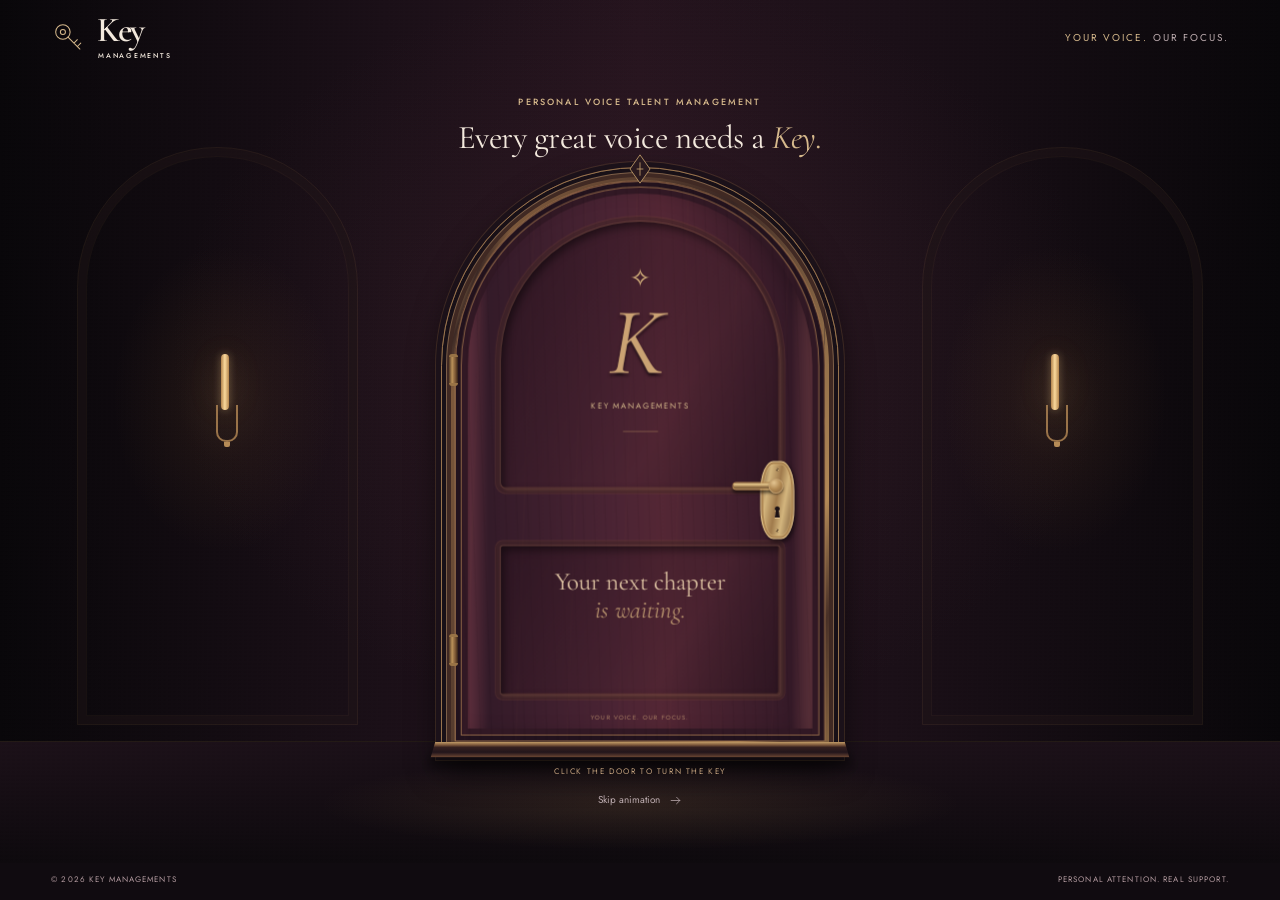
==== commit c913fc9f: "Redesign Key Managements with animated doorway and themed pages" ====
--- a/index.html
+++ b/index.html
@@ -4,16 +4,17 @@
   <meta charset="utf-8">
   <meta name="viewport" content="width=device-width, initial-scale=1, viewport-fit=cover">
   <meta name="theme-color" content="#110d11">
-  <meta name="description" content="Personal talent management: career guidance, dispute management, talent protection, production support, scheduling, community moderation, revenue tracking, and real check-ins.">
-  <title>Key Managements — Your voice. Our focus.</title>
-  <link rel="icon" type="image/svg+xml" href="assets/favicon.svg">
+  <meta name="description" content="Personal talent management. Career guidance, production support, protection, and someone firmly in your corner.">
+  <title>Your voice. Our focus. — Key Managements</title>
+  <link rel="icon" type="image/svg+xml" href="./assets/favicon.svg">
   <link rel="preconnect" href="https://fonts.googleapis.com">
   <link rel="preconnect" href="https://fonts.gstatic.com" crossorigin>
   <link href="https://fonts.googleapis.com/css2?family=Cormorant+Garamond:ital,wght@0,400;0,500;0,600;1,400;1,500&family=Jost:wght@400;450;500;550;600&display=swap" rel="stylesheet">
-  <link rel="stylesheet" href="styles.css?v=dark-2">
-  <script src="main.js" defer></script>
+  <link rel="stylesheet" href="./styles.css?v=chapters-1">
+  <link rel="stylesheet" href="./door.css?v=door-1">
+  <script src="./door.js?v=door-1" defer></script>
 </head>
-<body>
+<body data-page="home" class="portal-page">
   <svg class="icon-library" xmlns="http://www.w3.org/2000/svg" aria-hidden="true">
     <symbol id="i-key" viewBox="0 0 40 40"><circle cx="14" cy="13" r="8.5"/><circle cx="14" cy="13" r="3"/><path d="m20 19 14 14m-7-7 4-4m0 8 4-4"/></symbol>
     <symbol id="i-arrow" viewBox="0 0 24 24"><path d="M4 12h16m-6-6 6 6-6 6"/></symbol>
@@ -28,131 +29,47 @@
     <symbol id="i-chart" viewBox="0 0 28 28"><path d="M4 4v20h21M9 19v-6m6 6V9m6 10V5"/></symbol>
     <symbol id="i-copy" viewBox="0 0 24 24"><rect x="8" y="8" width="12" height="13" rx="2"/><path d="M15 8V5a2 2 0 0 0-2-2H5a2 2 0 0 0-2 2v8a2 2 0 0 0 2 2h3"/></symbol>
   </svg>
-  <a class="skip-link" href="#main">Skip to content</a>
-  <header class="site-header">
-    <div class="container header-inner">
-      <a class="brand" href="#top" aria-label="Key Managements home">
-        <svg class="brand-mark" aria-hidden="true"><use href="#i-key"/></svg>
-        <span class="wordmark">Key<span>MANAGEMENTS</span></span>
-      </a>
-      <button class="menu-toggle" type="button" aria-expanded="false" aria-controls="main-nav"><span>Menu</span><span class="menu-lines" aria-hidden="true"></span></button>
-      <nav id="main-nav" class="main-nav" aria-label="Main navigation">
-        <a href="#services">Our services</a>
-        <a href="#about">Meet Key</a>
-        <a href="#process">The process</a>
-        <a class="nav-contact" href="#contact">Let’s talk <svg class="icon" aria-hidden="true"><use href="#i-arrow-up"/></svg></a>
-      </nav>
+  <a class="skip-link" href="#door-links" data-skip-door>Skip door animation</a>
+  <header class="portal-header">
+    <a class="brand" href="./" aria-label="Key Managements home"><svg class="brand-mark" aria-hidden="true"><use href="#i-key"/></svg><span class="wordmark">Key<span>MANAGEMENTS</span></span></a>
+    <p>YOUR VOICE. <span>OUR FOCUS.</span></p>
+  </header>
+  <main id="main" class="entrance" data-state="closed">
+    <div class="room" aria-hidden="true"><div class="wall-panel wall-panel-left"></div><div class="wall-panel wall-panel-right"></div><div class="sconce sconce-left"><i></i></div><div class="sconce sconce-right"><i></i></div><div class="floor-light"></div></div>
+    <div class="entrance-title"><p class="eyebrow">PERSONAL VOICE TALENT MANAGEMENT</p><h1>Every great voice needs a <em>Key.</em></h1></div>
+    <div class="door-scene">
+      <div class="doorway">
+        <div class="arch-trim" aria-hidden="true"></div>
+        <div class="keystone" aria-hidden="true"><svg viewBox="0 0 30 36"><path d="M15 1 27 18 15 35 3 18Z"/><path d="M15 10v16m-4-8h8"/></svg></div>
+        <figure class="door-portrait"><img src="assets/key-portrait.webp" alt="Key in a burgundy blazer, welcoming you into a warmly lit recording studio" width="1122" height="1402" fetchpriority="high"><figcaption><span>IN YOUR CORNER, EVERY STEP.</span><p>Meet <em>Key</em></p></figcaption></figure>
+        <div class="threshold" aria-hidden="true"></div>
+        <div class="door-leaf">
+          <button class="door-front door-face" id="openDoor" type="button" aria-label="Turn the key and open the door" aria-expanded="false" aria-controls="door-links">
+            <span class="door-grain" aria-hidden="true"></span><span class="door-panel door-panel-upper" aria-hidden="true"></span><span class="door-panel door-panel-lower" aria-hidden="true"></span>
+            <span class="door-monogram" aria-hidden="true"><span class="crest">✧</span><span class="monogram">K</span><span class="door-name">KEY MANAGEMENTS</span><span class="monogram-line"></span></span>
+            <span class="door-inscription" aria-hidden="true">Your next chapter<br><em>is waiting.</em></span>
+            <span class="lock-plate" aria-hidden="true"><span class="lock-screw screw-top"></span><span class="door-handle"></span><svg class="keyhole" viewBox="0 0 24 40"><path d="M12 4a7 7 0 0 0-4.2 12.6L5 35h14l-2.8-18.4A7 7 0 0 0 12 4Z"/></svg><span class="lock-screw screw-bottom"></span></span>
+            <span class="door-bottom-label" aria-hidden="true">YOUR VOICE. OUR FOCUS.</span>
+          </button>
+          <div class="door-inside door-face">
+            <div class="inner-border" aria-hidden="true"></div>
+            <div class="inner-heading"><svg class="icon" aria-hidden="true"><use href="#i-key"/></svg><p>A DOOR TO WHAT’S NEXT</p><h2>Come on <em>in.</em></h2></div>
+            <nav id="door-links" class="door-links" aria-label="Choose your next chapter">
+              <a class="door-link" href="services/"><span class="door-link-number">01</span><span><strong>The support</strong><small>A little less on your plate.</small></span><svg class="icon" aria-hidden="true"><use href="#i-arrow-up"/></svg></a>
+              <a class="door-link" href="about/"><span class="door-link-number">02</span><span><strong>The person</strong><small>Someone in your corner.</small></span><svg class="icon" aria-hidden="true"><use href="#i-arrow-up"/></svg></a>
+              <a class="door-link" href="contact/"><span class="door-link-number">03</span><span><strong>The next chapter</strong><small>It starts with a hello.</small></span><svg class="icon" aria-hidden="true"><use href="#i-arrow-up"/></svg></a>
+            </nav>
+            <p class="inner-signature">Your voice. Our focus.</p>
+          </div>
+          <div class="door-edge" aria-hidden="true"></div>
+          <div class="key-motion" aria-hidden="true"><svg viewBox="0 0 170 64"><defs><linearGradient id="key-gold" x1="0" y1="0" x2="0" y2="1"><stop stop-color="#fce5b0"/><stop offset=".35" stop-color="#c8a069"/><stop offset=".57" stop-color="#f3d9a1"/><stop offset="1" stop-color="#87603b"/></linearGradient></defs><path d="M56 32h106m-15 0v13h-12V32m22 0V20h-11" stroke="url(#key-gold)" stroke-width="7" stroke-linejoin="round" fill="none"/><path d="M55 32c0-8-7-11-13-10 4-8-1-17-9-17S20 14 24 22c-6-1-13 2-13 10s7 11 13 10c-4 8 1 17 9 17s13-9 9-17c6 1 13-2 13-10Z" fill="none" stroke="url(#key-gold)" stroke-width="5"/><circle cx="33" cy="32" r="7" fill="none" stroke="url(#key-gold)" stroke-width="3"/><path d="M69 25v14m7-14v14" stroke="#a57c4a" stroke-width="3"/></svg></div>
+        </div>
+        <div class="hinge hinge-top" aria-hidden="true"></div><div class="hinge hinge-bottom" aria-hidden="true"></div>
+      </div>
     </div>
-  </header>
-  <main id="main">
-    <section class="hero" id="top" aria-labelledby="hero-title">
-      <div class="container hero-grid">
-        <div class="hero-copy">
-          <p class="eyebrow"><span class="small-line"></span> VOICE TALENT MANAGEMENT</p>
-          <h1 id="hero-title">Every great <br>voice needs<br>a <em>Key.</em></h1>
-          <p class="hero-description">You bring the voice.<br>We take care of everything around it.</p>
-          <p class="hero-detail">Career guidance, production support, protection, and someone firmly in your corner.</p>
-          <div class="hero-actions">
-            <a class="button button-primary" href="#contact">Work with Key <svg class="icon" aria-hidden="true"><use href="#i-arrow-up"/></svg></a>
-            <a class="text-link" href="#services">Explore our services <svg class="icon" aria-hidden="true"><use href="#i-arrow"/></svg></a>
-          </div>
-          <div class="hero-note"><svg class="note-mark" viewBox="0 0 32 32" fill="none" stroke="currentColor" stroke-width="1.2" aria-hidden="true"><path d="M16 1v30M1 16h30M5.4 5.4l21.2 21.2M5.4 26.6 26.6 5.4"/></svg><span>Less on your plate.<br><strong>More room for your voice.</strong></span></div>
-        </div>
-        <div class="hero-visual">
-          <div class="portrait-border" aria-hidden="true"></div>
-          <figure class="hero-portrait">
-            <img src="assets/key-portrait.webp" alt="Key, with crimson hair and gold eyes, in a burgundy blazer in a warmly lit studio" width="1122" height="1402" fetchpriority="high">
-            <figcaption><div><span class="portrait-kicker">YOUR NEXT CHAPTER STARTS HERE</span><span class="portrait-name">Meet your <em>Key.</em></span></div><a href="#about" class="round-link" aria-label="Meet Key"><svg class="icon" aria-hidden="true"><use href="#i-arrow-up"/></svg></a></figcaption>
-          </figure>
-          <div class="portrait-seal" aria-hidden="true"><svg><use href="#i-key"/></svg><span>IN YOUR CORNER</span></div>
-          <span class="portrait-side" aria-hidden="true">YOUR VOICE. OUR FOCUS.</span>
-        </div>
-      </div>
-      <div class="container hero-bottom"><span>A career that sounds like <em>you.</em></span><div><span>Personal attention</span><i aria-hidden="true"></i><span>Clear direction</span><i aria-hidden="true"></i><span>Real support</span></div></div>
-    </section>
-
-    <section class="services section-space" id="services" aria-labelledby="services-title">
-      <div class="container">
-        <div class="section-heading">
-          <div><p class="eyebrow">01 / WHAT WE TAKE OFF YOUR PLATE</p><h2 id="services-title">Your talent, supported.<br>Your career, <em>considered.</em></h2></div>
-          <p>From your next creative move to the moments that get complicated. Practical support for your work, your community, and you.</p>
-        </div>
-        <div class="services-grid">
-<div class="service-group">
-          <figure class="service-cover"><img src="assets/key-consultation.webp" alt="Key listening attentively across a studio consultation table" width="1536" height="1024" loading="lazy"><figcaption>DIRECTION &amp; ADVOCACY</figcaption></figure>
-          <div class="service-pair"><article class="service">
-              <div class="service-top"><span class="service-number">01</span><svg class="service-icon" aria-hidden="true"><use href="#i-chat"/></svg></div>
-              <h3>Career consultation</h3><p>One-on-one guidance on direction, positioning, rates, and demo feedback.</p>
-            </article><article class="service service-feature">
-              <div class="service-top"><span class="service-number">02</span><svg class="service-icon" aria-hidden="true"><use href="#i-shield"/></svg></div>
-              <span class="specialty">KEY’S SPECIALTY</span><h3>Problem &amp; dispute management</h3><p>When a production company drops your audio without telling you, a client won’t pay, or things go sideways — Key reviews the emails, gets on a call, and works it to a resolution.</p>
-            </article></div>
-        </div>
-<div class="service-group">
-          <figure class="service-cover"><img src="assets/key-listening.webp" alt="Key listening through studio headphones at a mixing desk" width="1536" height="1024" loading="lazy"><figcaption>PROTECTION &amp; PRODUCTION</figcaption></figure>
-          <div class="service-pair"><article class="service">
-              <div class="service-top"><span class="service-number">03</span><svg class="service-icon" aria-hidden="true"><use href="#i-shield"/></svg></div>
-              <h3>Talent protection &amp; vetting</h3><p>Investigating bad actors, checking blacklist claims, and screening the people and companies you work with before they become a problem.</p>
-            </article><article class="service">
-              <div class="service-top"><span class="service-number">04</span><svg class="service-icon" aria-hidden="true"><use href="#i-mic"/></svg></div>
-              <h3>Content production support</h3><p>Script review and feedback, audio cleanup and fixing, pairing audio with visuals — getting your recordings release-ready.</p>
-            </article></div>
-        </div>
-<div class="service-group">
-          <figure class="service-cover"><img src="assets/key-call.webp" alt="Key on a call, taking notes at her desk" width="1536" height="1024" loading="lazy"><figcaption>SCHEDULES &amp; COMMUNITY</figcaption></figure>
-          <div class="service-pair"><article class="service">
-              <div class="service-top"><span class="service-number">05</span><svg class="service-icon" aria-hidden="true"><use href="#i-calendar"/></svg></div>
-              <h3>Scheduling &amp; events</h3><p>Live-stream slots planned around your real life, release timing, and event lists kept so nothing slips.</p>
-            </article><article class="service">
-              <div class="service-top"><span class="service-number">06</span><svg class="service-icon" aria-hidden="true"><use href="#i-people"/></svg></div>
-              <h3>Community &amp; moderation</h3><p>Managing your mod team and server, handling member issues, keeping your community a place you don’t have to worry about.</p>
-            </article></div>
-        </div>
-<div class="service-group">
-          <figure class="service-cover"><img src="assets/key-care.webp" alt="Key holding a cup of tea in a warm studio lounge" width="1122" height="1402" loading="lazy"><figcaption>REVENUE &amp; REAL CHECK-INS</figcaption></figure>
-          <div class="service-pair"><article class="service">
-              <div class="service-top"><span class="service-number">07</span><svg class="service-icon" aria-hidden="true"><use href="#i-chart"/></svg></div>
-              <h3>Sales &amp; revenue tracking</h3><p>Regular check-ins on what’s selling and where the money is.</p>
-            </article><article class="service">
-              <div class="service-top"><span class="service-number">08</span><svg class="service-icon" aria-hidden="true"><use href="#i-heart"/></svg></div>
-              <h3>Talent care</h3><p>Real check-ins. If you go quiet, Key notices — and makes sure you’re okay before asking about work.</p>
-            </article></div>
-        </div>
-        </div>
-      </div>
-    </section>
-
-    <section class="about section-space" id="about" aria-labelledby="about-title">
-      <div class="container about-grid">
-        <div class="about-visual"><figure><img src="assets/key-studio.webp" alt="Key reviewing a notebook at a studio desk, with a microphone nearby" width="1122" height="1402" loading="lazy"><figcaption><span>A little behind-the-scenes magic.</span><svg class="icon" aria-hidden="true"><use href="#i-key"/></svg></figcaption></figure><p class="about-caption">THE PERSON BEHIND THE PLAN.</p></div>
-        <div class="about-copy"><p class="eyebrow">02 / MEET KEY</p><h2 id="about-title">A manager.<br>An advocate.<br><em>Your person.</em></h2><p class="about-intro">Voice work is personal.<br>Your management should be, too.</p><p>Crimson hair, gold eyes, and a clear head when things get complicated. Key is the face of Key Managements: looking out for your work, your community, and the person behind both.</p><p>From a difficult client call to a quiet week, you get direct attention, honest advice, and real check-ins. You come before the work.</p><div class="traits"><div><svg class="icon" aria-hidden="true"><use href="#i-shield"/></svg><span>Calm under pressure</span></div><div><svg class="icon" aria-hidden="true"><use href="#i-chat"/></svg><span>Straight answers</span></div><div><svg class="icon" aria-hidden="true"><use href="#i-people"/></svg><span>People before work</span></div></div><a class="text-link light-link" href="#contact">Get to know Key <svg class="icon" aria-hidden="true"><use href="#i-arrow-up"/></svg></a></div>
-      </div>
-    </section>
-
-    <section class="process section-space" id="process" aria-labelledby="process-title">
-      <div class="container"><div class="section-heading"><div><p class="eyebrow">03 / A SIMPLE START</p><h2 id="process-title">A conversation.<br>Then, <em>a way forward.</em></h2></div><p>You don’t need to have it all figured out.<br>That’s what the first conversation is for.</p></div>
-        <figure class="process-visual">
-          <img src="assets/key-studio-wide.webp" alt="Key standing beside the mixing console in a warmly lit recording studio" width="1774" height="887" loading="lazy">
-          <figcaption><span class="eyebrow">BEHIND THE SCENES. IN YOUR CORNER.</span><p>Space for your work.<br><em>Support for you.</em></p></figcaption>
-        </figure>
-        <ol class="steps"><li><div class="step-top"><span>01</span><svg class="icon" aria-hidden="true"><use href="#i-arrow"/></svg></div><h3>Tell us where you are.</h3><p>Share your work, your goals, and what’s been getting in the way. Key listens before making a plan.</p></li><li><div class="step-top"><span>02</span><svg class="icon" aria-hidden="true"><use href="#i-arrow"/></svg></div><h3>Find your next move.</h3><p>Get a practical plan for what to focus on first and the support you actually need. No padding, no upsell.</p></li><li><div class="step-top"><span>03</span><svg class="icon" aria-hidden="true"><use href="#i-key"/></svg></div><h3>Create. Key has your back.</h3><p>Keep making your work. Key helps with production, scheduling, your community, and the problems that need attention.</p></li></ol>
-      </div>
-    </section>
-
-    <section class="contact" id="contact" aria-labelledby="contact-title">
-      <div class="container contact-inner">
-        <figure class="contact-photo"><img src="assets/key-care.webp" alt="Key welcoming a conversation with a warm smile and a cup of tea" width="1122" height="1402" loading="lazy"><figcaption>A real conversation. A little more clarity.</figcaption></figure>
-        <div class="contact-copy">
-          <p class="eyebrow">LET’S OPEN THE NEXT DOOR</p>
-          <h2 id="contact-title">Great things start<br>with <em>a hello.</em></h2>
-          <p>Tell Key about your work, what you need, or what’s been weighing on you. We’ll take it from there.</p>
-          <a class="button button-primary" href="mailto:hello@keymanagements.org">Let’s talk about your next chapter <svg class="icon" aria-hidden="true"><use href="#i-arrow-up"/></svg></a>
-          <div class="email-row"><a id="mail" href="mailto:hello@keymanagements.org">hello@keymanagements.org</a><button id="copyMail" type="button" aria-label="Copy email address"><svg class="icon" aria-hidden="true"><use href="#i-copy"/></svg><span class="copy-label">Copy</span></button></div>
-          <p class="copy-status" id="copyStatus" role="status" aria-live="polite"></p>
-        </div>
-      </div>
-    </section>
+    <div class="entrance-prompt"><p class="closed-prompt">A little less on your plate.<br><em>A new door for your voice.</em></p><p class="open-prompt">The right support opens doors.</p><span class="door-instruction" aria-hidden="true">CLICK THE DOOR TO TURN THE KEY</span><button type="button" class="skip-animation" data-skip-door>Skip animation <svg class="icon" aria-hidden="true"><use href="#i-arrow"/></svg></button><button type="button" class="replay-door" id="closeDoor">Close the door <svg class="icon" aria-hidden="true"><use href="#i-key"/></svg></button></div>
+    <p id="doorStatus" class="sr-only" role="status" aria-live="polite"></p>
   </main>
-  <footer class="site-footer"><div class="container footer-top"><a class="brand" href="#top" aria-label="Key Managements home"><svg class="brand-mark" aria-hidden="true"><use href="#i-key"/></svg><span class="wordmark">Key<span>MANAGEMENTS</span></span></a><p>Your voice. Our focus.</p><a class="text-link" href="#top">Back to top <svg class="icon back-arrow" aria-hidden="true"><use href="#i-arrow"/></svg></a></div><div class="container footer-bottom"><span>© 2026 Key Managements</span><span>Personal management for exceptional voices.</span></div></footer>
+  <footer class="portal-footer"><span>© 2026 KEY MANAGEMENTS</span><span>PERSONAL ATTENTION. REAL SUPPORT.</span></footer>
 </body>
 </html>
--- a/styles.css
+++ b/styles.css
@@ -1,99 +1,300 @@
-:root{--bg:#110d11;--surface:#1b1319;--ink:#f3e9dd;--muted:#beadb0;--accent:#d6b98c;--plum:#26151f;--crimson:#913b52;--line:#413039;--serif:'Cormorant Garamond',Georgia,'Times New Roman',serif;--sans:'Jost','Avenir Next','Segoe UI',sans-serif;color-scheme:dark}
-*{box-sizing:border-box}html{scroll-behavior:smooth;scroll-padding-top:105px}body{margin:0;background:var(--bg);color:var(--ink);font-family:var(--sans);font-size:16px;font-weight:400;line-height:1.65;-webkit-font-smoothing:antialiased}a{color:inherit;text-decoration:none}button{font:inherit;cursor:pointer}button,a{-webkit-tap-highlight-color:transparent}a,button{touch-action:manipulation}a:focus-visible,button:focus-visible{outline:2px solid #a65f3f;outline-offset:6px}img{display:block;width:100%;height:auto}figure,p,h1,h2,h3{margin:0}h1,h2,h3{font-family:var(--serif);font-weight:500}h1,h2{letter-spacing:-.045em;line-height:1.02}h3{letter-spacing:-.025em;line-height:1.15}h2{font-size:clamp(44px,4.6vw,64px)}em{font-weight:400;color:var(--accent)}.container{width:calc(100% - 112px);max-width:1280px;margin-inline:auto}.icon-library{position:absolute;width:0;height:0;overflow:hidden}.icon,.brand-mark,.service-icon,.portrait-seal svg,.contact-watermark{fill:none;stroke:currentColor;stroke-width:1.4;stroke-linecap:round;stroke-linejoin:round}.icon{width:22px;height:22px;flex-shrink:0}.eyebrow{font-size:11px;letter-spacing:.18em;font-weight:500;line-height:1.6;color:var(--accent);display:flex;align-items:center;gap:12px}.small-line{width:28px;height:1px;background:var(--accent)}.skip-link{position:fixed;top:12px;left:12px;z-index:100;background:var(--accent);color:var(--bg);padding:10px 18px;clip-path:inset(50%);width:1px;height:1px;overflow:hidden;white-space:nowrap}.skip-link:focus{clip-path:none;width:auto;height:auto;white-space:normal}
-.site-header{border-bottom:1px solid var(--line);background:var(--bg);position:relative;z-index:10}.header-inner{height:100px;display:flex;align-items:center;justify-content:space-between;gap:30px}.brand{display:flex;align-items:center;gap:12px;width:max-content;flex-shrink:0}.brand-mark{height:42px;width:42px;color:var(--accent);stroke-width:1.2}.wordmark{font-family:var(--serif);font-size:42px;font-weight:600;line-height:.8;letter-spacing:-.04em}.wordmark>span{display:block;font-family:var(--sans);font-size:8px;font-weight:500;letter-spacing:.25em;margin-top:12px;margin-left:1px}.main-nav{display:flex;align-items:center;gap:36px;font-size:13px}.main-nav>a{display:flex;align-items:center;min-height:44px;transition:color .2s}.main-nav>a:hover{color:var(--accent)}.main-nav .nav-contact{gap:28px;border:1px solid var(--accent);padding:10px 20px;color:var(--accent);margin-left:7px}.main-nav .nav-contact:hover{background:var(--accent);color:var(--bg)}.nav-contact .icon{width:17px}.menu-toggle{display:none}
-.hero{padding-top:52px}.hero-grid{display:grid;grid-template-columns:1.03fr 1fr;align-items:center;gap:60px;padding-bottom:55px}.hero-copy{padding-block:14px}.hero h1{font-size:clamp(72px,7.25vw,104px);margin-top:23px;line-height:.99;letter-spacing:-.055em}.hero h1 em{display:inline-block;position:relative}.hero h1 em::after{content:'';position:absolute;bottom:-2px;left:0;width:105%;height:1px;background:var(--accent);transform:rotate(-5deg)}.hero-description{font-size:20px;line-height:1.5;margin-top:29px;font-weight:450}.hero-detail{max-width:330px;color:var(--muted);font-size:14px;line-height:1.7;margin-top:11px}.hero-actions{display:flex;align-items:center;gap:25px;margin-top:28px;flex-wrap:wrap}.button{display:inline-flex;align-items:center;justify-content:center;gap:25px;padding:15px 24px;min-height:54px;font-size:13px;font-weight:500;transition:background .2s,transform .2s;line-height:1.5}.button-primary{background:var(--accent);color:var(--bg)}.button-primary:hover{background:var(--plum);transform:translateY(-2px)}.button .icon{width:18px;height:18px}.text-link{font-size:13px;display:inline-flex;align-items:center;gap:12px;min-height:44px;transition:color .2s}.text-link .icon{width:17px}.text-link:hover{color:var(--accent)}.hero-note{display:flex;align-items:center;gap:12px;margin-top:31px;color:var(--muted);font-size:11px;line-height:1.65;letter-spacing:.025em}.note-mark{width:30px;height:30px;flex-shrink:0;color:var(--accent)}.hero-note strong{font-weight:400;color:var(--ink)}.hero-visual{position:relative;min-width:0;padding-right:20px}.hero-portrait{position:relative;overflow:hidden;background:var(--plum);aspect-ratio:4/5;isolation:isolate}.hero-portrait>img{width:100%;height:100%;object-fit:cover;object-position:50% 46%}.hero-portrait::after{content:'';position:absolute;inset:55% 0 0;background:linear-gradient(transparent,rgba(27,12,19,.85));z-index:0;pointer-events:none}.hero-portrait figcaption{position:absolute;z-index:1;bottom:30px;left:30px;right:30px;display:flex;align-items:end;justify-content:space-between;color:var(--bg);gap:20px}.portrait-kicker{font-size:8px;letter-spacing:.19em;display:block;margin-bottom:6px}.portrait-name{font-family:var(--serif);font-size:38px;line-height:1.1;letter-spacing:-.02em}.portrait-name em{color:#e6cba2}.round-link{display:flex;align-items:center;justify-content:center;border:1px solid #cdb7aa;width:44px;height:44px;flex-shrink:0;border-radius:50%;transition:background .2s}.round-link:hover{background:#612b39}.portrait-border{position:absolute;inset:15px 5px -15px 15px;border:1px solid #c7ad88;pointer-events:none}.portrait-side{position:absolute;right:-17px;top:48%;writing-mode:vertical-rl;letter-spacing:.25em;font-size:9px;color:var(--muted)}.portrait-seal{position:absolute;left:-38px;top:24px;width:91px;height:91px;border:1px solid #d4c3a8;border-radius:50%;background:var(--bg);display:flex;align-items:center;justify-content:center;flex-direction:column;gap:4px;box-shadow:0 0 0 6px var(--bg)}.portrait-seal svg{width:37px;height:37px;color:var(--accent)}.portrait-seal span{font-size:7px;font-weight:500;letter-spacing:.12em}.hero-bottom{display:flex;justify-content:space-between;align-items:center;border-top:1px solid var(--line);border-bottom:1px solid var(--line);padding-block:23px;gap:30px}.hero-bottom>span{font-size:22px;font-family:var(--serif)}.hero-bottom>div{display:flex;align-items:center;gap:24px;font-size:10px;color:var(--muted);letter-spacing:.1em;text-transform:uppercase}.hero-bottom i{height:3px;width:3px;background:var(--accent);border-radius:50%}
-.section-space{padding-block:100px}.section-heading{display:flex;justify-content:space-between;align-items:end;gap:50px;margin-bottom:45px}.section-heading h2{margin-top:15px}.section-heading>p{max-width:310px;font-size:14px;line-height:1.8;color:var(--muted);padding-bottom:4px}.services-grid{display:grid;grid-template-columns:repeat(3,minmax(0,1fr));border-top:1px solid var(--line);border-left:1px solid var(--line)}.service{padding:29px 29px 27px;border-right:1px solid var(--line);border-bottom:1px solid var(--line);display:flex;flex-direction:column;min-width:0}.service-top{display:flex;justify-content:space-between;align-items:center;margin-bottom:23px;color:var(--accent)}.service-icon{width:29px;height:29px;stroke-width:1.25}.service-top>span{font-size:10px;letter-spacing:.13em;color:var(--muted)}.service h3{font-size:27px;margin-bottom:14px;max-width:240px}.service p{font-size:14px;line-height:1.85;color:var(--muted);margin-bottom:26px}.service-tag{font-size:9px;letter-spacing:.14em;font-weight:500;margin-top:auto;color:var(--accent)}.service-feature{background:var(--accent);border-color:var(--accent);color:var(--bg)}.service-feature .service-top,.service-feature .service-tag{color:#e4cda9}.service-feature p{color:#e1d1d2}.service-feature .specialty{color:#e4cda9;border:1px solid #9d7580;border-radius:20px;font-size:8px;letter-spacing:.12em;padding:4px 10px}
-.about{background:var(--plum);color:var(--bg)}.about-grid{display:grid;grid-template-columns:1.05fr 1fr;align-items:center;gap:85px}.about-visual{position:relative}.about-visual figure{position:relative;margin-right:20px}.about-visual img{aspect-ratio:4/4.5;object-fit:cover;object-position:47% 50%}.about-visual figcaption{padding:22px;background:#e9e0d1;color:var(--plum);display:flex;justify-content:space-between;align-items:center;gap:15px;font-family:var(--serif);font-style:italic;font-size:23px;line-height:1.2}.about-visual figcaption .icon{width:32px;height:32px}.about-caption{font-size:8px;letter-spacing:.2em;color:#c0a9ad;margin-top:22px}.about-copy .eyebrow{color:#d9bc91}.about-copy h2{margin-top:17px;font-size:clamp(51px,5.1vw,70px)}.about-copy h2 em{color:#d4b27f}.about-copy .about-intro{color:var(--bg);font-size:18px;margin-top:23px;line-height:1.5}.about-copy>p:not(.eyebrow):not(.about-intro){font-size:13px;color:#d0bfc1;line-height:1.85;margin-top:14px;max-width:390px}.traits{display:flex;flex-wrap:wrap;gap:10px 18px;border-top:1px solid #61454d;padding-top:21px;margin-top:25px}.traits>div{display:flex;align-items:center;gap:7px;font-size:10px;color:#e2d5d3}.traits .icon{width:16px;height:16px;color:#d4b27f}.light-link{color:#e5caa2;margin-top:21px}.light-link:hover{color:white}
-.steps{display:grid;grid-template-columns:repeat(3,minmax(0,1fr));gap:38px;list-style:none;padding:0;margin:0}.steps li{border-top:1px solid var(--line);padding-top:22px}.step-top{display:flex;align-items:center;justify-content:space-between;margin-bottom:23px}.step-top>span{font-family:var(--serif);font-size:55px;line-height:1;color:#897969;font-style:italic;font-weight:400}.step-top .icon{color:var(--accent);width:25px;height:25px}.steps h3{font-size:29px;margin-bottom:14px}.steps p{font-size:14px;color:var(--muted);line-height:1.85;max-width:300px}
-.contact{background:var(--surface);overflow:hidden}.contact-inner{padding-block:74px 58px;text-align:center;position:relative}.contact-inner>.eyebrow{justify-content:center}.contact h2{font-size:clamp(58px,6.7vw,92px);margin-top:22px;position:relative;z-index:1}.contact-inner>p:not(.eyebrow):not(.copy-status){font-size:14px;color:var(--muted);margin-top:25px;position:relative;z-index:1}.contact .button{margin-top:28px;position:relative;z-index:1}.email-row{display:flex;justify-content:center;align-items:center;gap:12px;margin-top:14px;position:relative;z-index:1}.email-row>a{font-size:12px;color:var(--accent);min-height:44px;display:flex;align-items:center}.email-row>a:hover{text-decoration:underline;text-underline-offset:4px}.email-row button{border:0;background:transparent;display:flex;align-items:center;gap:6px;min-height:44px;padding:10px 8px;color:var(--muted);font-size:10px}.email-row button:hover{color:var(--accent)}.email-row .icon{width:14px;height:14px}.contact-inner .copy-status{font-size:12px;color:var(--accent);min-height:20px;position:relative;z-index:1}.contact-watermark{position:absolute;right:-32px;top:80px;width:350px;height:350px;stroke-width:.3;color:#cbbba5;opacity:.6;transform:rotate(-12deg);pointer-events:none;z-index:0}.site-footer{padding-block:40px 21px}.footer-top{display:flex;justify-content:space-between;align-items:center;gap:25px;padding-bottom:34px}.footer-top>p{font-family:var(--serif);font-size:23px;font-style:italic;color:var(--muted)}.footer-top .brand-mark{height:34px;width:34px}.footer-top .wordmark{font-size:34px}.footer-top .wordmark>span{font-size:7px}.footer-top .text-link{font-size:11px;color:var(--muted)}.back-arrow{transform:rotate(-90deg)}.footer-bottom{border-top:1px solid var(--line);padding-top:18px;display:flex;justify-content:space-between;gap:20px;font-size:10px;letter-spacing:.035em;color:var(--muted)}
-
-/* Dark editorial surfaces and image-led services. */
-::selection{background:#854058;color:#fff5e7}
-a:focus-visible,button:focus-visible{outline-color:var(--accent)}
-.site-header{background:#100c10}
-.hero{background:radial-gradient(ellipse at 85% 30%,rgba(107,35,60,.22),transparent 58%)}
-.hero-portrait{box-shadow:0 22px 65px #0005}
-.hero-portrait figcaption,.about,.about-copy .about-intro{color:var(--ink)}
-.portrait-border{border-color:#6c5143}
-.portrait-seal{border-color:#73583f;background:#21151b;box-shadow:0 0 0 6px var(--bg)}
-.button-primary{background:var(--crimson);color:#fff4e8}
-.button-primary:hover{background:#aa4662}
-.services{background:#151015}
-.services-grid{grid-template-columns:repeat(2,minmax(0,1fr));gap:28px;border:0}
-.service-group{min-width:0;background:var(--surface);border:1px solid var(--line);display:flex;flex-direction:column}
-.service-cover{position:relative;overflow:hidden;aspect-ratio:1.85}
-.service-cover>img{height:100%;object-fit:cover;object-position:50% 35%}
-.service-cover::after{content:'';position:absolute;inset:55% 0 0;background:linear-gradient(transparent,#150e17dd);pointer-events:none}
-.service-cover figcaption{position:absolute;bottom:20px;left:25px;right:25px;z-index:1;font-size:10px;letter-spacing:.17em;color:#f5e5d2}
-.service-group:last-child .service-cover img{object-position:50% 0%}
-.service-pair{display:grid;grid-template-columns:repeat(2,minmax(0,1fr));flex:1}
-.service{padding:25px;min-width:0;border:0}
-.service+.service{border-left:1px solid var(--line)}
-.service-top{margin-bottom:18px}
-.service-top .service-number{font-family:var(--serif);font-size:24px;color:var(--accent);font-style:italic;letter-spacing:0;line-height:1}
-.service-icon{width:24px;height:24px}
-.service h3{font-size:28px;max-width:none;margin-bottom:15px;text-wrap:balance}
-.service p{font-size:14px;line-height:1.8;margin-bottom:0}
-.service-feature{background:#3d1d2b;color:var(--ink)}
-.service-feature .specialty{align-self:flex-start;color:#e7c796;border:1px solid #8c5d62;border-radius:20px;font-size:8px;letter-spacing:.11em;padding:4px 8px;margin-bottom:12px;line-height:1.3}
-.service-feature p{color:#e2cdd4}
-.about{background:#25151f;border-block:1px solid #4a2e3c}
-.about-visual figcaption{background:#35212c;color:#e7c796}
-.about-copy>p:not(.eyebrow):not(.about-intro){font-size:14px}
-.step-top>span{color:#c6ac91}
-.process-visual{position:relative;isolation:isolate;overflow:hidden;margin-bottom:48px;aspect-ratio:2.5;border:1px solid var(--line)}
-.process-visual>img{height:100%;object-fit:cover;object-position:50% 50%}
-.process-visual::after{content:'';position:absolute;inset:0;background:linear-gradient(90deg,rgba(16,9,15,.88),rgba(16,9,15,.52) 37%,transparent 68%);z-index:0}
-.process-visual figcaption{position:absolute;left:45px;bottom:46px;right:45px;z-index:1}
-.process-visual .eyebrow{font-size:10px;color:#e7c796;margin-bottom:16px}
-.process-visual figcaption>p{font-family:var(--serif);font-size:clamp(32px,4vw,56px);line-height:1.1;letter-spacing:-.025em;color:var(--ink)}
-.process-visual em{color:#e2bf8a}
-.contact{background:#25131d;border-block:1px solid #4a2e3c}
-.contact-inner{display:grid;grid-template-columns:.85fr 1.15fr;align-items:center;gap:80px;text-align:left;padding-block:80px}
-.contact-photo{max-width:470px;border:1px solid #694737}
-.contact-photo>img{aspect-ratio:4/4.5;object-fit:cover;object-position:50% 42%}
-.contact-photo figcaption{padding:20px 22px;font-family:var(--serif);font-size:22px;font-style:italic;line-height:1.2;color:var(--accent);background:#311d28}
-.contact-copy{min-width:0}
-.contact-copy>.eyebrow{justify-content:flex-start}
-.contact h2{font-size:clamp(50px,6vw,83px)}
-.contact-copy>p:not(.eyebrow):not(.copy-status){max-width:390px;color:var(--muted);font-size:15px;line-height:1.8;margin-top:25px}
-.email-row{justify-content:flex-start;flex-wrap:wrap}
-.site-footer{background:#0d0a0d}
-
-@media(min-width:1500px){.hero-grid{gap:95px}.hero h1{font-size:112px}.hero-detail{max-width:380px}.hero-portrait{aspect-ratio:4/4.8}}
-@media(max-width:1100px){.container{width:calc(100% - 72px)}.hero-grid{gap:42px}.hero h1{font-size:clamp(65px,8.2vw,90px)}.hero-actions{gap:12px;align-items:start;flex-direction:column}.hero-actions .text-link{min-height:34px}.hero-note{margin-top:18px}.hero-detail{font-size:13px}.hero-description{font-size:18px}.hero-portrait{aspect-ratio:4/5.7}.hero-portrait figcaption{left:23px;right:23px;bottom:24px}.portrait-name{font-size:30px}.portrait-kicker{font-size:7px}.portrait-seal{width:78px;height:78px;left:-30px}.hero-bottom>div{gap:15px;font-size:9px}.hero-bottom>span{font-size:20px}.section-space{padding-block:80px}.section-heading{gap:35px}.section-heading>p{max-width:260px}.service{padding:26px 23px}.service h3{font-size:25px}.about-grid{gap:42px}.about-visual figure{margin-right:0}.about-copy h2{font-size:56px}.traits{gap:13px;flex-direction:column}.about-visual img{aspect-ratio:4/5.8}.steps{gap:28px}.steps h3{font-size:26px}}
-@media(max-width:800px){.container{width:calc(100% - 48px)}.header-inner{height:86px}.main-nav{gap:21px;font-size:12px}.main-nav .nav-contact{padding:8px 12px;gap:12px;margin-left:0}.brand-mark{width:33px;height:33px}.wordmark{font-size:36px}.wordmark>span{font-size:7px}.brand{gap:9px}.hero-grid{gap:35px;grid-template-columns:1fr 1fr}.hero{padding-top:38px}.hero h1{font-size:68px}.hero .eyebrow{font-size:8px;letter-spacing:.15em;gap:8px}.small-line{width:18px}.hero-detail{max-width:280px}.hero-portrait{aspect-ratio:4/7}.portrait-seal{width:64px;height:64px;left:-23px;top:23px}.portrait-seal svg{width:28px;height:28px}.portrait-seal span{font-size:5.5px}.portrait-name{font-size:25px}.portrait-kicker{font-size:6px}.hero-portrait figcaption{left:16px;right:16px}.round-link{width:36px;height:36px}.hero-bottom{align-items:start;gap:14px;flex-direction:column;padding-block:21px}.services-grid{grid-template-columns:repeat(2,minmax(0,1fr))}.section-heading{align-items:start;flex-direction:column;gap:22px;margin-bottom:35px}.section-heading>p{max-width:420px}.section-space{padding-block:65px}.about-grid{gap:35px}.about-copy h2{font-size:48px}.about-visual img{aspect-ratio:4/7}.about-visual figcaption{font-size:20px;padding:19px}.about-copy .about-intro{font-size:16px}.about-copy>p:not(.eyebrow):not(.about-intro){font-size:12px}.about-copy .eyebrow{font-size:9px}.steps{gap:25px}.steps h3{font-size:26px}.steps p{font-size:12px}.contact-watermark{width:260px;height:260px;right:-50px;top:120px}}
-@media(max-width:640px){html{scroll-padding-top:25px}.container{width:calc(100% - 40px)}.header-inner{height:auto;min-height:84px;flex-wrap:wrap;gap:0;padding-block:18px}.menu-toggle{display:flex;align-items:center;justify-content:center;gap:11px;border:1px solid var(--line);background:transparent;color:var(--accent);min-height:44px;padding:8px 13px;font-size:12px}.menu-lines{width:14px;height:8px;border-block:1px solid currentColor}.main-nav{width:100%;flex-wrap:wrap;gap:0 20px;margin-top:17px;padding-top:10px;border-top:1px solid var(--line)}.main-nav>a{font-size:12px}.main-nav .nav-contact{border:0;padding:0;margin-left:auto}.js .main-nav{display:none}.js .main-nav.is-open{display:flex}.hero{padding-top:30px}.hero-grid{grid-template-columns:1fr;gap:35px;padding-bottom:39px}.hero-copy{padding:0}.hero .eyebrow{font-size:9px}.hero h1{font-size:clamp(67px,15vw,92px);margin-top:20px;line-height:1.01;max-width:440px}.hero h1 br:first-of-type{display:none}.hero-description{font-size:19px;margin-top:25px}.hero-detail{font-size:14px;max-width:350px;margin-top:12px}.hero-actions{flex-direction:row;align-items:center;gap:12px 20px;margin-top:25px}.button{padding:14px 20px;min-height:52px;gap:20px}.hero-actions .text-link{font-size:12px;gap:9px;min-height:44px}.hero-note{display:none}.hero-visual{margin-left:12px;padding-right:14px}.hero-portrait{aspect-ratio:4/4.6}.hero-portrait img{object-position:50% 42%}.portrait-border{inset:12px 2px -12px 12px}.portrait-side{right:-9px;font-size:7px;top:35%}.portrait-seal{width:70px;height:70px;top:22px;left:-19px}.portrait-seal svg{height:30px;width:30px}.portrait-seal span{font-size:6px}.hero-portrait figcaption{left:23px;right:23px;bottom:25px}.portrait-name{font-size:35px}.portrait-kicker{font-size:7px}.round-link{width:44px;height:44px}.hero-bottom{gap:11px}.hero-bottom>span{font-size:23px}.hero-bottom>div{gap:12px;font-size:8px;letter-spacing:.04em;flex-wrap:wrap}.section-space{padding-block:60px}h2{font-size:45px}.eyebrow{font-size:9px;letter-spacing:.15em}.section-heading>p{font-size:14px}.section-heading{gap:20px;margin-bottom:30px}.services-grid{grid-template-columns:1fr}.service{padding:26px}.service-top{margin-bottom:20px}.service h3{max-width:none;font-size:29px}.service p{font-size:14px;margin-bottom:25px;line-height:1.8;max-width:390px}.service-tag{font-size:9px}.service-feature .specialty{font-size:9px}.about-grid{grid-template-columns:1fr;gap:35px}.about-copy{grid-row:1}.about-copy h2{font-size:58px}.about-copy .eyebrow{font-size:9px}.about-copy .about-intro{font-size:20px}.about-copy>p:not(.eyebrow):not(.about-intro){font-size:14px}.traits{gap:13px 20px;flex-direction:row}.traits>div{font-size:11px}.about-visual img{aspect-ratio:4/4.2;object-position:50% 50%}.about-visual figcaption{font-size:23px;padding:23px}.about-caption{margin-top:16px}.steps{grid-template-columns:1fr;gap:30px}.step-top{margin-bottom:16px}.step-top>span{font-size:49px}.steps h3{font-size:30px}.steps p{font-size:14px;max-width:400px}.contact-inner{padding-block:55px 35px}.contact h2{font-size:59px}.contact-inner>p:not(.eyebrow):not(.copy-status){font-size:14px;margin-top:21px}.contact .button{font-size:12px;gap:15px}.email-row{gap:6px;flex-wrap:wrap}.email-row>a{font-size:12px}.contact-watermark{right:-110px;top:170px;opacity:.35}.footer-top{gap:25px;flex-wrap:wrap;padding-bottom:25px}.footer-top>p{order:3;width:100%;font-size:22px}.footer-bottom{font-size:9px;gap:10px;flex-direction:column}.site-footer{padding-top:32px}.footer-top .text-link{margin-left:auto}}
-@media(prefers-reduced-motion:reduce){html{scroll-behavior:auto}*,*::before,*::after{transition:none!important;animation:none!important}.button-primary:hover{transform:none}}
-
-/* Image and content layouts keep the supplied services in reading order. */
-@media(max-width:1100px){
-  .services-grid{gap:20px}.service{padding:22px}.service-pair{grid-template-columns:1fr}
-  .service+.service{border-left:0;border-top:1px solid var(--line)}
-  .service h3{font-size:28px}.service p{font-size:14px}.service-cover{aspect-ratio:1.55}
-  .contact-inner{gap:45px}.contact h2{font-size:62px}.process-visual{aspect-ratio:2.15}
-  .process-visual figcaption{left:30px;bottom:30px}
-}
-@media(max-width:800px){
-  .service-cover{aspect-ratio:1.35}.service-cover figcaption{font-size:8px;left:20px;bottom:17px}
-  .service h3{font-size:27px}.service p{font-size:13px}.service{padding:22px}
-  .process-visual{aspect-ratio:1.85}.process-visual .eyebrow{max-width:190px;font-size:9px}
-  .process-visual figcaption>p{font-size:35px}.contact-inner{gap:30px}.contact h2{font-size:51px}
-  .contact-photo>img{aspect-ratio:4/6}.contact-photo figcaption{font-size:19px}
-  .about-copy>p:not(.eyebrow):not(.about-intro){font-size:13px}.round-link{min-width:44px;min-height:44px}
-}
-@media(max-width:640px){
-  .services-grid{grid-template-columns:1fr;gap:25px}.service-cover{aspect-ratio:1.5}
-  .service-cover figcaption{font-size:9px}.service{padding:25px}.service h3{font-size:30px}
-  .service p{font-size:14px}.service-top{margin-bottom:15px}.service-feature .specialty{font-size:9px}
-  .service-group:last-child .service-cover img{object-position:50% 0%}
-  .about-copy>p:not(.eyebrow):not(.about-intro){font-size:14px}
-  .process-visual{aspect-ratio:auto;margin-bottom:35px}.process-visual>img{aspect-ratio:1.4;object-position:77% center}
-  .process-visual::after{display:none}.process-visual figcaption{position:relative;inset:auto;padding:25px;background:#21151d}
-  .process-visual .eyebrow{max-width:none;font-size:9px;margin-bottom:12px}.process-visual figcaption>p{font-size:36px}
-  .contact-inner{grid-template-columns:1fr;gap:30px;padding-block:55px 45px}
-  .contact-copy{grid-row:1}.contact h2{font-size:60px}.contact-copy>p:not(.eyebrow):not(.copy-status){font-size:14px}
-  .contact-photo{width:100%;max-width:none}.contact-photo>img{aspect-ratio:4/4.3;object-position:50% 40%}
-  .contact-photo figcaption{font-size:23px}.contact .button{font-size:12px}
-  .contact-inner .copy-status{font-size:12px}.email-row{gap:8px}
-}
+:root {
+  --bg: #110d11; --surface: #1b1319; --ink: #f3e9dd; --muted: #beadb0;
+  --accent: #d6b98c; --crimson: #863a50; --line: #3a2b34;
+  --serif: 'Cormorant Garamond', Georgia, 'Times New Roman', serif;
+  --sans: 'Jost', 'Avenir Next', 'Segoe UI', sans-serif;
+  color-scheme: dark;
+}
+* { box-sizing: border-box; }
+html { scroll-behavior: smooth; scroll-padding-top: 32px; }
+body { margin: 0; background: var(--bg); color: var(--ink); font-family: var(--sans); font-size: 16px; line-height: 1.65; -webkit-font-smoothing: antialiased; }
+a { color: inherit; text-decoration: none; }
+button { font: inherit; cursor: pointer; }
+a, button, summary { -webkit-tap-highlight-color: transparent; touch-action: manipulation; }
+a:focus-visible, button:focus-visible, summary:focus-visible { outline: 2px solid var(--accent); outline-offset: 6px; }
+#main:focus { outline: none; }
+img { display: block; width: 100%; height: auto; }
+figure, p, h1, h2, h3 { margin: 0; }
+h1, h2, h3 { font-family: var(--serif); font-weight: 500; }
+h1 { font-size: clamp(64px, 6vw, 88px); line-height: .98; letter-spacing: -.045em; }
+h2 { font-size: 42px; line-height: 1.1; letter-spacing: -.03em; }
+h3 { font-size: 27px; line-height: 1.2; letter-spacing: -.02em; }
+em { color: var(--accent); font-weight: 400; }
+.container { width: calc(100% - 112px); max-width: 1280px; margin-inline: auto; }
+.icon-library { position: absolute; width: 0; height: 0; overflow: hidden; }
+.icon, .brand-mark { fill: none; stroke: currentColor; stroke-width: 1.4; stroke-linecap: round; stroke-linejoin: round; }
+.icon { width: 20px; height: 20px; flex-shrink: 0; }
+.eyebrow, .section-label, .image-caption { font-size: 11px; letter-spacing: .17em; font-weight: 500; line-height: 1.6; }
+.eyebrow { color: var(--accent); display: flex; align-items: center; gap: 12px; }
+.small-line { width: 28px; height: 1px; background: var(--accent); }
+.skip-link { position: fixed; top: 12px; left: 12px; z-index: 100; padding: 12px 20px; background: var(--accent); color: var(--bg); transform: translateY(-160%); }
+.skip-link:focus { transform: translateY(0); }
+.site-header { position: relative; z-index: 10; border-bottom: 1px solid var(--line); }
+.header-inner { height: 100px; display: flex; align-items: center; justify-content: space-between; gap: 30px; }
+.brand { display: flex; align-items: center; gap: 12px; width: max-content; flex-shrink: 0; }
+.brand-mark { width: 42px; height: 42px; color: var(--accent); stroke-width: 1.2; }
+.wordmark { font-family: var(--serif); font-size: 42px; font-weight: 600; line-height: .8; letter-spacing: -.04em; }
+.wordmark > span { display: block; font-family: var(--sans); font-size: 8px; font-weight: 500; letter-spacing: .25em; margin-top: 12px; margin-left: 1px; }
+.main-nav { display: flex; align-items: center; gap: 36px; font-size: 13px; }
+.main-nav > a { display: flex; align-items: center; min-height: 44px; position: relative; transition: color .2s; }
+.main-nav > a:hover, .main-nav > a[aria-current] { color: var(--accent); }
+.main-nav > a[aria-current]:not(.nav-contact)::after { content: ''; height: 1px; background: var(--accent); position: absolute; bottom: 5px; inset-inline: 0; }
+.main-nav .nav-contact { gap: 30px; padding: 9px 20px; border: 1px solid var(--accent); color: var(--accent); margin-left: 5px; transition: background .2s, color .2s; }
+.main-nav .nav-contact:hover, .main-nav .nav-contact[aria-current] { background: var(--accent); color: var(--bg); }
+.menu-toggle { display: none; }
+.button { display: inline-flex; align-items: center; justify-content: space-between; gap: 30px; min-height: 52px; padding: 13px 24px; font-size: 14px; transition: background .2s, transform .2s; }
+.button-primary { background: var(--crimson); color: var(--ink); border: 1px solid var(--crimson); }
+.button-primary:hover { background: #9b455d; transform: translateY(-2px); }
+.text-link { display: inline-flex; align-items: center; gap: 14px; min-height: 44px; font-size: 14px; color: var(--accent); }
+.text-link .icon, .chapter-nav .icon { transition: transform .2s; }
+.text-link:hover .icon, .chapter-nav a:hover > .icon { transform: translateX(4px); }
+.hero { display: grid; grid-template-columns: 1fr .91fr; align-items: center; gap: 90px; padding-block: 54px 52px; }
+.hero .eyebrow { margin-bottom: 27px; }
+.hero h1 { font-size: clamp(72px, 7.2vw, 104px); }
+.hero h1 em { position: relative; }
+.hero h1 em::after { content: ''; position: absolute; left: 3%; right: -4%; bottom: 4px; height: 1px; background: var(--accent); transform: rotate(-5deg); }
+.hero-description { margin-top: 30px; font-size: 20px; line-height: 1.55; }
+.hero-actions { display: flex; align-items: center; flex-wrap: wrap; gap: 28px; margin-top: 30px; }
+.hero-footnote { display: flex; align-items: center; gap: 10px; color: var(--muted); margin-top: 35px; font-size: 12px; letter-spacing: .04em; }
+.tiny-star { font-size: 21px; color: var(--accent); }
+.hero-visual { position: relative; padding-right: 17px; }
+.hero-visual::before { content: ''; position: absolute; inset: 16px 1px -16px 16px; border: 1px solid #695044; pointer-events: none; }
+.hero-portrait { position: relative; overflow: hidden; }
+.hero-portrait > img { aspect-ratio: 4 / 4.8; object-fit: cover; object-position: 50% 44%; }
+.hero-portrait::after { content: ''; position: absolute; inset: 40% 0 0; background: linear-gradient(transparent, rgba(17, 13, 17, .88)); pointer-events: none; }
+.hero-portrait figcaption { position: absolute; z-index: 1; inset: auto 30px 25px; }
+.hero-portrait figcaption > span { color: #e6cba5; font-size: 10px; letter-spacing: .16em; }
+.hero-portrait figcaption a { display: flex; align-items: center; gap: 8px; font-family: var(--serif); font-size: 38px; line-height: 1.35; }
+.hero-portrait figcaption .icon { margin-left: auto; width: 40px; height: 40px; border: 1px solid #a18b76; border-radius: 50%; padding: 10px; }
+.portrait-side { position: absolute; right: -22px; top: 42%; writing-mode: vertical-rl; font-size: 9px; letter-spacing: .2em; color: var(--muted); }
+.chapter-nav { display: grid; grid-template-columns: repeat(3, 1fr); border-top: 1px solid var(--line); border-bottom: 1px solid var(--line); margin-bottom: 44px; }
+.chapter-nav > a { display: flex; align-items: center; gap: 16px; padding: 28px 25px; transition: background .2s; }
+.chapter-nav > a:first-child { padding-left: 0; }
+.chapter-nav > a:last-child { padding-right: 0; }
+.chapter-nav > a + a { border-left: 1px solid var(--line); }
+.chapter-nav > a:hover { background: rgba(214, 185, 140, .035); }
+.chapter-number { font-family: var(--serif); font-style: italic; font-size: 21px; color: var(--accent); align-self: flex-start; line-height: 1; }
+.chapter-nav small { display: block; color: var(--muted); letter-spacing: .14em; font-size: 10px; line-height: 1.1; margin-bottom: 8px; }
+.chapter-nav strong { display: block; font-family: var(--serif); font-size: 24px; font-weight: 400; line-height: 1.1; }
+.chapter-nav > a > .icon { margin-left: auto; width: 18px; color: var(--accent); }
+.site-footer { border-top: 1px solid var(--line); }
+body[data-page="home"] .site-footer { border-top: 0; }
+.footer-inner { min-height: 89px; display: flex; align-items: center; justify-content: space-between; gap: 24px; }
+.footer-signature { font: 28px var(--serif); display: flex; align-items: baseline; gap: 8px; }
+.footer-signature span { font: 10px var(--sans); text-transform: uppercase; letter-spacing: .15em; }
+.footer-inner p { font-family: var(--serif); font-style: italic; font-size: 20px; color: var(--accent); }
+.footer-inner small { color: var(--muted); font-size: 11px; }
+.page-intro { color: var(--muted); max-width: 430px; font-size: 17px; line-height: 1.7; }
+.service-layout { display: grid; grid-template-columns: .88fr 1.12fr; gap: 100px; padding-block: 64px 72px; align-items: start; }
+.service-intro h1 { margin-block: 22px 24px; }
+.service-image { margin-block: 30px 16px; }
+.service-image img { aspect-ratio: 16 / 9; object-fit: cover; }
+.service-image figcaption { margin-top: 11px; font: italic 21px var(--serif); color: var(--accent); }
+.service-intro .text-link { font-size: 13px; }
+.section-label { display: flex; justify-content: space-between; gap: 16px; color: var(--accent); padding-block: 5px 22px; }
+.section-label > span { color: var(--muted); font-size: 9px; letter-spacing: .12em; align-self: center; }
+.service-group { border-top: 1px solid var(--line); }
+.service-group:last-of-type { border-bottom: 1px solid var(--line); }
+.service-group summary { display: flex; align-items: center; gap: 17px; cursor: pointer; list-style: none; padding-block: 25px; }
+.service-group summary::-webkit-details-marker { display: none; }
+.service-group summary h2 { font-size: 31px; line-height: 1.1; letter-spacing: -.025em; transition: color .2s; }
+.service-group summary:hover h2, .service-group[open] h2 { color: var(--accent); }
+.service-number { font: italic 18px var(--serif); color: var(--accent); align-self: flex-start; padding-top: 4px; }
+.service-caption { display: block; font-size: 13px; margin-top: 6px; color: var(--muted); }
+.disclosure-icon { width: 28px; height: 28px; margin-left: auto; position: relative; flex-shrink: 0; color: var(--accent); }
+.disclosure-icon::before, .disclosure-icon::after { content: ''; position: absolute; background: currentColor; top: 13px; left: 7px; width: 14px; height: 1px; }
+.disclosure-icon::after { transform: rotate(90deg); transition: transform .2s; }
+.service-group[open] .disclosure-icon::after { transform: rotate(0); }
+.service-content { padding: 0 35px 28px; display: grid; gap: 23px; }
+.service-content h3 { font-family: var(--sans); font-size: 15px; font-weight: 500; letter-spacing: 0; margin-bottom: 7px; }
+.service-content p { color: var(--muted); font-size: 14px; line-height: 1.75; }
+.service-note { margin-top: 22px; color: var(--muted); font-size: 12px; }
+.about-layout { display: grid; grid-template-columns: .95fr 1fr; gap: 100px; align-items: center; padding-block: 64px 72px; }
+.about-visual figure { position: relative; }
+.about-visual img { aspect-ratio: 4 / 5; object-fit: cover; }
+.about-visual figcaption { position: absolute; bottom: 0; inset-inline: 0; padding: 60px 28px 24px; background: linear-gradient(transparent, rgba(17,13,17,.9)); font: italic 28px var(--serif); }
+.image-caption { margin-top: 16px; color: var(--muted); font-size: 10px; }
+.about-copy h1 { margin-block: 22px 25px; }
+.about-lead { font-size: 20px; line-height: 1.5; margin-bottom: 20px; }
+.about-copy > p:not(.eyebrow):not(.about-lead) { color: var(--muted); font-size: 15px; margin-top: 15px; max-width: 460px; }
+.traits { list-style: none; padding: 21px 0; margin: 24px 0; border-top: 1px solid var(--line); border-bottom: 1px solid var(--line); display: flex; gap: 21px; }
+.traits li { display: flex; flex-direction: column; gap: 10px; font-size: 11px; color: var(--muted); }
+.traits .icon { color: var(--accent); }
+.contact-layout { display: grid; grid-template-columns: 1.2fr .8fr; gap: 90px; align-items: center; padding-block: 60px; }
+.contact-copy h1 { margin-block: 23px 26px; font-size: clamp(64px, 6.2vw, 90px); }
+.contact-copy .page-intro { max-width: 440px; }
+.contact-copy .button { margin-top: 28px; }
+.email-row { display: flex; align-items: center; gap: 20px; margin-top: 22px; }
+.email-row > a { color: var(--accent); font-size: 16px; padding-block: 9px; }
+.email-row > a:hover { text-decoration: underline; text-underline-offset: 5px; }
+.email-row button { display: flex; align-items: center; gap: 7px; background: transparent; color: var(--muted); border: 1px solid var(--line); padding: 9px 10px; min-height: 44px; font-size: 12px; }
+.email-row button:hover { color: var(--accent); border-color: var(--accent); }
+.email-row .icon { width: 16px; height: 16px; }
+.copy-status { min-height: 24px; font-size: 12px; color: var(--accent); margin-top: 4px; }
+.contact-note { padding-top: 18px; font-size: 13px; color: var(--muted); }
+.contact-photo { position: relative; }
+.contact-photo img { aspect-ratio: 4 / 4.9; object-fit: cover; }
+.contact-photo figcaption { position: absolute; inset: auto 0 0; padding: 80px 26px 25px; background: linear-gradient(transparent, rgba(17,13,17,.9)); font: 34px/1.08 var(--serif); }
+.process { border-top: 1px solid var(--line); padding-block: 38px 55px; }
+.process-heading { display: flex; align-items: center; justify-content: space-between; gap: 30px; margin-bottom: 30px; }
+.process h2 { font-size: 36px; }
+.steps { display: grid; grid-template-columns: repeat(3, 1fr); gap: 40px; padding: 0; margin: 0; list-style: none; }
+.steps li { position: relative; padding-left: 36px; }
+.steps li > span { position: absolute; left: 0; top: 4px; font: italic 19px var(--serif); color: var(--accent); }
+.steps h3 { font-size: 25px; margin-bottom: 10px; }
+.steps p { font-size: 13px; color: var(--muted); max-width: 310px; }
+@media (min-width: 1400px) {
+ .hero { padding-block: 48px; gap: 110px; grid-template-columns: 1fr .92fr; }
+ .hero-portrait > img { max-height: 565px; }
+}
+@media (max-width: 1100px) {
+ .container { width: calc(100% - 72px); }
+ .main-nav { gap: 25px; }
+ .hero { gap: 56px; }
+ .hero h1 { font-size: 83px; }
+ .hero-description { font-size: 18px; }
+ .hero-actions { gap: 18px; }
+ .hero-footnote { margin-top: 26px; }
+ .hero-portrait > img { min-height: 510px; }
+ .chapter-nav strong { font-size: 21px; }
+ .chapter-nav > a { gap: 10px; padding-inline: 18px; }
+ .service-layout, .about-layout { gap: 58px; }
+ .service-group summary h2 { font-size: 27px; }
+ .contact-layout { gap: 50px; }
+ .traits { gap: 15px; }
+ .process h2 { font-size: 30px; }
+ .steps { gap: 25px; }
+}
+@media (max-width: 800px) {
+ .container { width: calc(100% - 48px); }
+ .header-inner { height: 84px; }
+ .main-nav { gap: 20px; font-size: 12px; }
+ .main-nav .nav-contact { gap: 15px; padding-inline: 15px; }
+ .hero { gap: 35px; padding-block: 42px; }
+ .hero h1 { font-size: 68px; }
+ .hero .eyebrow { font-size: 9px; gap: 8px; }
+ .hero-description { font-size: 16px; }
+ .hero-actions { gap: 12px; margin-top: 24px; }
+ .hero-actions .button { font-size: 13px; padding-inline: 17px; gap: 18px; }
+ .hero-actions .text-link { font-size: 13px; }
+ .hero-portrait > img { min-height: 475px; }
+ .hero-portrait figcaption { inset-inline: 20px; }
+ .hero-portrait figcaption a { font-size: 28px; }
+ .hero-portrait figcaption > span { font-size: 8px; }
+ .portrait-side { right: -14px; font-size: 8px; }
+ .chapter-nav > a { padding-block: 24px; }
+ .chapter-nav > a > .icon { display: none; }
+ .chapter-nav strong { font-size: 20px; }
+ .service-layout { grid-template-columns: 1fr; gap: 42px; padding-block: 45px 55px; }
+ .service-intro { display: grid; grid-template-columns: 1fr .85fr; column-gap: 45px; }
+ .service-intro > .eyebrow, .service-intro h1, .service-intro .page-intro, .service-intro .text-link { grid-column: 1; }
+ .service-intro h1 { font-size: 64px; margin-block: 18px; }
+ .service-intro .page-intro { font-size: 15px; }
+ .service-intro .text-link { margin-top: 12px; font-size: 12px; }
+ .service-image { grid-column: 2; grid-row: 1 / 6; align-self: center; margin: 0; }
+ .service-image img { aspect-ratio: 4 / 5; }
+ .service-image figcaption { font-size: 19px; }
+ .about-layout { gap: 35px; align-items: start; padding-block: 45px; }
+ .about-copy h1 { font-size: 62px; }
+ .about-visual img { aspect-ratio: 3 / 5; }
+ .about-visual figcaption { font-size: 23px; padding-inline: 18px; }
+ .about-copy > p:not(.eyebrow):not(.about-lead) { font-size: 14px; }
+ .about-lead { font-size: 18px; }
+ .traits { flex-direction: column; gap: 12px; }
+ .traits li { flex-direction: row; align-items: center; font-size: 12px; }
+ .contact-layout { gap: 35px; grid-template-columns: 1.2fr .8fr; padding-block: 45px; }
+ .contact-copy h1 { font-size: 64px; }
+ .contact-copy .page-intro { font-size: 15px; }
+ .contact-photo img { aspect-ratio: 3 / 5.8; }
+ .contact-photo figcaption { font-size: 28px; padding-inline: 20px; }
+ .email-row { gap: 10px; flex-wrap: wrap; }
+ .email-row > a { font-size: 14px; }
+ .process-heading { align-items: flex-start; flex-direction: column; gap: 14px; }
+ .steps h3 { font-size: 24px; }
+}
+@media (max-width: 640px) {
+ .container { width: calc(100% - 40px); }
+ .header-inner { height: 80px; }
+ .brand { gap: 9px; }
+ .brand-mark { width: 34px; height: 34px; }
+ .wordmark { font-size: 34px; }
+ .wordmark > span { font-size: 7px; margin-top: 10px; }
+ .menu-toggle { display: none; align-items: center; gap: 12px; background: transparent; color: var(--ink); border: 1px solid var(--line); padding: 9px 13px; min-height: 44px; font-size: 12px; }
+ .js .menu-toggle { display: flex; }
+ .menu-lines { width: 16px; height: 10px; border-top: 1px solid var(--accent); border-bottom: 1px solid var(--accent); }
+ .main-nav { position: absolute; top: 79px; left: 0; right: 0; flex-direction: column; align-items: stretch; gap: 4px; padding: 16px 20px 22px; background: var(--bg); border-bottom: 1px solid var(--line); box-shadow: 0 16px 28px #0005; font-size: 15px; }
+ .js .main-nav:not(.is-open) { display: none; }
+ .main-nav > a { padding: 8px 12px; min-height: 48px; }
+ .main-nav > a[aria-current]:not(.nav-contact)::after { display: none; }
+ .main-nav > a[aria-current]:not(.nav-contact) { border-left: 1px solid var(--accent); background: #d6b98c08; }
+ .main-nav .nav-contact { margin: 6px 0 0; justify-content: space-between; }
+ html:not(.js) .header-inner { flex-wrap: wrap; height: auto; padding-block: 20px; }
+ html:not(.js) .main-nav { position: static; flex-direction: row; flex-wrap: wrap; padding: 0; border: 0; box-shadow: none; gap: 10px; }
+ .hero { grid-template-columns: 1fr; gap: 35px; padding-block: 35px 38px; }
+ .hero .eyebrow { font-size: 10px; margin-bottom: 22px; }
+ .hero h1 { font-size: clamp(70px, 18.5vw, 100px); line-height: .95; }
+ .hero-description { margin-top: 24px; font-size: 18px; }
+ .hero-actions { gap: 24px; margin-top: 24px; }
+ .hero-actions .button { font-size: 14px; padding-inline: 20px; }
+ .hero-footnote { display: none; }
+ .hero-visual { padding-right: 12px; }
+ .hero-visual::before { inset: 12px 0 -12px 12px; }
+ .hero-portrait > img { min-height: 0; aspect-ratio: 4 / 4.1; object-position: 50% 34%; }
+ .hero-portrait figcaption { inset: auto 22px 20px; }
+ .hero-portrait figcaption > span { font-size: 9px; }
+ .hero-portrait figcaption a { font-size: 34px; }
+ .portrait-side { display: none; }
+ .chapter-nav { grid-template-columns: 1fr; margin-bottom: 24px; }
+ .chapter-nav > a, .chapter-nav > a:first-child, .chapter-nav > a:last-child { padding: 23px 6px; gap: 19px; }
+ .chapter-nav > a + a { border-left: 0; border-top: 1px solid var(--line); }
+ .chapter-nav > a > .icon { display: block; }
+ .chapter-nav strong { font-size: 25px; }
+ .chapter-nav small { font-size: 9px; }
+ .footer-inner { flex-wrap: wrap; justify-content: space-between; padding-block: 24px; gap: 13px; }
+ .footer-signature { font-size: 25px; }
+ .footer-signature span { font-size: 8px; }
+ .footer-inner p { font-size: 17px; }
+ .footer-inner small { width: 100%; font-size: 10px; }
+ .service-layout { padding-block: 35px 45px; gap: 34px; }
+ .service-intro { display: block; }
+ .service-intro h1 { font-size: 70px; margin-block: 20px; }
+ .service-intro .page-intro { font-size: 16px; }
+ .service-image { margin-top: 24px; }
+ .service-image img { aspect-ratio: 16 / 8; object-position: 50% 35%; }
+ .service-image figcaption { font-size: 21px; }
+ .service-intro .text-link { font-size: 13px; }
+ .section-label { font-size: 9px; }
+ .section-label > span { font-size: 8px; }
+ .service-group summary { gap: 12px; padding-block: 24px; }
+ .service-group summary h2 { font-size: 28px; }
+ .service-caption { font-size: 12px; max-width: 26ch; }
+ .service-content { padding: 0 12px 25px 31px; }
+ .service-content p { font-size: 14px; }
+ .about-layout { grid-template-columns: 1fr; gap: 30px; padding-block: 35px 45px; }
+ .about-copy { grid-row: 1; }
+ .about-copy h1 { font-size: 76px; margin-block: 20px 25px; }
+ .about-copy > p:not(.eyebrow):not(.about-lead) { font-size: 16px; }
+ .about-lead { font-size: 20px; }
+ .traits { flex-direction: row; gap: 15px; justify-content: space-between; }
+ .traits li { flex-direction: column; align-items: flex-start; gap: 9px; font-size: 11px; max-width: 90px; }
+ .about-visual img { aspect-ratio: 4 / 4.2; object-position: center 43%; }
+ .about-visual figcaption { font-size: 27px; padding-inline: 23px; }
+ .contact-layout { grid-template-columns: 1fr; gap: 30px; padding-block: 35px 40px; }
+ .contact-copy h1 { font-size: clamp(62px, 15vw, 78px); margin-block: 20px 24px; }
+ .contact-copy .page-intro { font-size: 16px; }
+ .email-row { gap: 12px; flex-wrap: nowrap; }
+ .email-row > a { font-size: clamp(13px, 3.8vw, 16px); }
+ .email-row button { padding-inline: 8px; }
+ .contact-note { padding-top: 8px; }
+ .contact-photo img { aspect-ratio: 4 / 3.6; object-position: 50% 27%; }
+ .contact-photo figcaption { font-size: 32px; padding-inline: 23px; }
+ .process { padding-block: 30px 40px; }
+ .process h2 { font-size: 36px; max-width: 320px; }
+ .steps { grid-template-columns: 1fr; gap: 25px; }
+ .steps h3 { font-size: 28px; }
+ .steps p { font-size: 14px; max-width: 100%; }
+}
+@media (prefers-reduced-motion: reduce) {
+ html { scroll-behavior: auto; }
+ *, *::before, *::after { animation: none !important; transition: none !important; }
+}
--- a/door.css
+++ b/door.css
@@ -0,0 +1,188 @@
+/* An interactive front door, with navigation on its reverse face. */
+.portal-page {
+  --door-h: clamp(380px, calc(100svh - 292px), 590px);
+  --door-w: calc(var(--door-h) * .66);
+  --brass: #c9a574;
+  background: #100b10;
+  min-height: 100svh;
+  overflow-x: clip;
+}
+.portal-header { height: 92px; padding: 0 4%; display: flex; align-items: center; justify-content: space-between; position: relative; z-index: 5; }
+.portal-header .brand-mark { width: 34px; height: 34px; }
+.portal-header .wordmark { font-size: 35px; }
+.portal-header .wordmark > span { font-size: 7px; margin-top: 10px; }
+.portal-header > p { font-size: 10px; letter-spacing: .19em; color: var(--accent); }
+.portal-header > p span { color: var(--muted); }
+.entrance { position: relative; isolation: isolate; padding: 4px 24px 22px; }
+.room { position: absolute; z-index: -1; inset: -92px 0 -58px; pointer-events: none; overflow: hidden; background: radial-gradient(ellipse at 50% 41%, #61343f35, transparent 52%), linear-gradient(90deg, #09070a 0%, #1b1018 30%, #25141e 50%, #1b1018 70%, #09070a 100%); }
+.room::before { content: ''; position: absolute; inset: 0; opacity: .19; background: repeating-linear-gradient(91deg, transparent 0 3px, #9b6a6908 4px 5px), repeating-linear-gradient(0deg, transparent 0 2px, #0002 3px 4px); }
+.room::after { content: ''; position: absolute; inset: auto 0 0; height: 18%; border-top: 1px solid #b8885420; background: linear-gradient(#1c1119, #0e0a0e); z-index: -1; }
+.wall-panel { position: absolute; top: 17%; bottom: 16%; width: 22%; max-width: 320px; border: 1px solid #b888541c; border-radius: 150px 150px 0 0; box-shadow: inset 0 0 0 8px #120c1266, inset 0 0 0 9px #b8885410; }
+.wall-panel-left { left: 6%; }
+.wall-panel-right { right: 6%; }
+.sconce { position: absolute; top: 41%; width: 28px; height: 100px; }
+.sconce-left { left: 16.5%; }
+.sconce-right { right: 16.5%; }
+.sconce::before { content: ''; position: absolute; width: 240px; height: 330px; left: 50%; top: 45%; transform: translate(-50%,-50%); background: radial-gradient(ellipse, #d39a5020 0%, #bc7e3910 27%, transparent 66%); }
+.sconce i { display: block; width: 8px; height: 56px; margin: auto; border-radius: 4px; background: linear-gradient(90deg,#b0824d,#ffe1a6 48%,#b0824d); box-shadow: 0 0 9px #ffd89555, 0 0 35px #e9b16a25; }
+.sconce::after { content: ''; position: absolute; width: 18px; height: 35px; top: 51px; left: 5px; border: 2px solid #997349; border-top: none; border-radius: 0 0 10px 10px; box-shadow: 0 13px 0 -8px #b58b57; }
+.floor-light { position: absolute; left: 50%; bottom: 1%; width: 700px; height: 100px; transform: translateX(-50%); background: radial-gradient(ellipse, #d8aa6220, transparent 65%); }
+.entrance-title { text-align: center; margin-bottom: 26px; }
+.entrance-title .eyebrow { justify-content: center; font-size: 9px; letter-spacing: .24em; margin-bottom: 9px; }
+.entrance-title h1 { font-size: 33px; line-height: 1.2; font-weight: 400; letter-spacing: -.015em; }
+.door-scene { position: relative; width: var(--door-w); height: var(--door-h); margin-inline: auto; transition: transform 1.5s cubic-bezier(.2,.65,.2,1); }
+.doorway { position: absolute; inset: 0; perspective: 1800px; perspective-origin: 50% 48%; }
+.arch-trim { position: absolute; inset: -14px; border-radius: calc(var(--door-w) / 2 + 14px) calc(var(--door-w) / 2 + 14px) 0 0; border: 1px solid #97734d; background: linear-gradient(110deg,#624230 0%,#bf975d 9%,#3c2925 12%,#7d593c 15%,#392623 50%,#b28957 83%,#483027 90%,#957147 100%); box-shadow: 0 0 0 5px #1b1119, 0 0 0 6px #96704640, 0 14px 32px #000a, inset 0 0 0 4px #181017, inset 0 0 0 5px #cba47770, inset 0 0 0 9px #402923; }
+.keystone { position: absolute; z-index: 4; top: -27px; left: 50%; transform: translateX(-50%); width: 25px; height: 30px; }
+.keystone svg { width: 100%; height: 100%; stroke: #c5a16d; fill: #29191e; stroke-width: 1; }
+.door-portrait { position: absolute; inset: 0; border-radius: calc(var(--door-w) / 2) calc(var(--door-w) / 2) 0 0; overflow: hidden; background: #2a161c; box-shadow: inset 0 0 20px #0009; }
+.door-portrait img { height: 100%; object-fit: cover; object-position: 50% 44%; transform: scale(1.04); filter: brightness(.8); transition: transform 2.4s ease, filter 2s ease; }
+.door-portrait::after { content: ''; position: absolute; inset: 0; background: linear-gradient(#160b1420,transparent 40%,#100b1099 78%,#100b10f0 100%); box-shadow: inset 0 0 22px #0008; }
+.door-portrait figcaption { position: absolute; z-index: 1; inset: auto 15px 23px; text-align: center; opacity: 1; }
+.door-portrait figcaption > span { font-size: 8px; letter-spacing: .17em; color: #e5c598; }
+.door-portrait figcaption p { font: 38px/1.2 var(--serif); margin-top: 8px; }
+.threshold { position: absolute; bottom: -16px; left: -22px; right: -22px; height: 15px; background: linear-gradient(#c09a66,#7c573b 20%,#35201f 35%,#22151b 68%,#6a4532); box-shadow: 0 9px 12px #0008; transform: perspective(200px) rotateX(15deg); }
+.door-leaf { position: absolute; inset: 0; transform-style: preserve-3d; transform-origin: 0 50%; transform: rotateY(-155deg); transition: transform 1.65s cubic-bezier(.23,.75,.2,1); z-index: 3; }
+.door-face { position: absolute; inset: 0; border-radius: calc(var(--door-w) / 2) calc(var(--door-w) / 2) 0 0; backface-visibility: hidden; -webkit-backface-visibility: hidden; border: 1px solid #a27650; }
+.door-front { display: none; width: 100%; color: var(--accent); padding: 0; text-align: center; transform: translateZ(3px); overflow: hidden; background: linear-gradient(90deg,#321923 0%,#582c3a 4%,#341b29 9%,#4b2434 43%,#542735 56%,#351a28 91%,#6b3a44 97%,#2b1520); box-shadow: inset 0 0 0 5px #22121d, inset 0 0 0 6px #8e6547, inset 0 0 0 12px #311824, inset -12px 0 24px #0005; }
+.portal-ready .door-front { display: block; }
+.portal-ready .entrance[data-state="closed"] .door-leaf, .portal-ready .entrance[data-state="unlocking"] .door-leaf { transform: rotateY(0); }
+.door-front:not(:disabled):hover { filter: brightness(1.11); }
+.door-front:focus-visible { outline: 2px solid #ffe2ac; outline-offset: 7px; }
+.door-front:disabled { cursor: default; }
+.door-grain { position: absolute; inset: 0; opacity: .4; background: repeating-linear-gradient(88deg,transparent 0 2px,#0002 3px,transparent 4px 11px), repeating-linear-gradient(92deg,transparent 0 27px,#ba785410 28px 29px,transparent 30px 51px); }
+.door-panel { position: absolute; display: block; left: 12%; right: 12%; border: 1px solid #b183594f; box-shadow: inset 3px 4px 9px #0007, inset -1px -1px 0 #a56b4d55, 2px 2px 2px #aa775029, 0 0 0 4px #25141b55, 0 0 0 5px #82523840; background: linear-gradient(120deg,#29131f99,#4b243066 65%,#28131e99); }
+.door-panel-upper { top: 7%; height: 48%; border-radius: 150px 150px 7px 7px; }
+.door-panel-lower { top: 65%; bottom: 8%; border-radius: 3px; }
+.door-monogram { display: flex; flex-direction: column; align-items: center; position: absolute; top: 15%; width: 100%; }
+.crest { font-size: 25px; color: #e0bd82; line-height: 1; }
+.monogram { font-family: var(--serif); font-style: italic; font-size: calc(var(--door-h) * .17); line-height: 1.1; margin-right: 5px; color: #caa273; text-shadow: 0 1px 1px #efca9255, 0 3px 3px #180a12; }
+.door-name { font-size: 8px; letter-spacing: .23em; margin-top: 5px; }
+.monogram-line { width: 35px; height: 1px; background: #be97626b; margin-top: 18px; }
+.door-inscription { position: absolute; top: 69%; left: 14%; right: 14%; font: 25px/1.12 var(--serif); color: #dec3a3; }
+.door-inscription em { color: #b5906c; }
+.door-bottom-label { position: absolute; bottom: 3%; inset-inline: 0; font-size: 6px; letter-spacing: .19em; color: #ad8367; }
+.lock-plate { position: absolute; right: 23px; top: 57%; transform: translateY(-50%); width: 42px; height: 86px; border-radius: 46% 46% 42% 42%; border: 1px solid #edcf93; background: linear-gradient(100deg,#65472e,#d4b67e 24%,#a07a4c 48%,#d4b67e 67%,#705031); box-shadow: 3px 4px 5px #0008, inset 0 0 0 3px #ab8451, inset 0 0 0 4px #e0bd8066; }
+.keyhole { position: absolute; width: 14px; height: 24px; left: 50%; top: 50%; transform: translate(-50%,-50%); fill: #1c1114; filter: drop-shadow(0 1px 0 #f2d09b); }
+.lock-screw { position: absolute; left: 50%; width: 4px; height: 4px; transform: translateX(-50%); border-radius: 50%; background: linear-gradient(30deg,#685034 43%,#ddbe83 48% 55%,#685034 60%); }
+.screw-top { top: 10px; }.screw-bottom { bottom: 10px; }
+.key-motion { position: absolute; z-index: 10; width: 146px; height: 55px; right: 40px; top: calc(57% - 27.5px); transform-origin: 96% 50%; opacity: 0; pointer-events: none; transform: translateZ(12px); backface-visibility: hidden; filter: drop-shadow(2px 7px 4px #0008); }
+.key-motion svg { width: 100%; height: 100%; }
+.entrance[data-state="unlocking"] .key-motion { animation: turn-key 1.35s ease-in-out both; }
+@keyframes turn-key { 0% { opacity: 0; transform: translate3d(100px,65px,30px) rotateZ(-22deg); } 18% { opacity: 1; } 43% { opacity: 1; transform: translate3d(0,0,12px) rotateZ(0) rotateX(0); } 59%, 75% { opacity: 1; transform: translate3d(0,0,12px) rotateX(80deg); } 88% { opacity: 1; transform: translate3d(0,0,12px) rotateX(0); } 100% { opacity: 0; transform: translate3d(0,0,12px); } }
+.entrance[data-state="unlocking"] .lock-plate { animation: lock-light 1.35s ease; }
+@keyframes lock-light { 0%, 40%, 100% { box-shadow: 3px 4px 5px #0008, inset 0 0 0 3px #ab8451; } 65%, 85% { box-shadow: 0 0 18px #ebbe7a88, 0 0 48px #ddb16d44, inset 0 0 0 3px #f0cf92; } }
+.door-inside { transform: rotateY(180deg) translateZ(3px); background: linear-gradient(110deg,#341b26,#4c2737 48%,#2a1522); display: flex; flex-direction: column; justify-content: center; padding: 46px 23px 21px; box-shadow: inset 0 0 0 5px #24131e, inset 0 0 0 6px #ad80554d, inset 0 0 0 12px #26141f55, inset 14px 0 23px #10081066; }
+.inner-border { position: absolute; inset: 15px; border: 1px solid #b0885b40; border-radius: 160px 160px 0 0; pointer-events: none; }
+.inner-heading { text-align: center; margin-bottom: 14px; }
+.inner-heading > .icon { width: 22px; height: 22px; color: var(--accent); margin-bottom: 7px; }
+.inner-heading > p { font-size: 7px; letter-spacing: .19em; color: #cba981; margin-bottom: 10px; }
+.inner-heading h2 { font-size: 35px; line-height: 1; }
+.door-links { position: relative; }
+.door-link { display: flex; align-items: center; gap: 9px; padding: 16px 0; border-top: 1px solid #d6b98c30; min-height: 74px; transition: color .2s, background .2s; }
+.door-link:last-child { border-bottom: 1px solid #d6b98c30; }
+.door-link-number { font: italic 13px var(--serif); color: #d6b98c; align-self: flex-start; margin-top: 4px; }
+.door-link strong { display: block; font: 28px/1.05 var(--serif); letter-spacing: -.025em; }
+.door-link small { display: block; font-size: 10px; line-height: 1.5; color: #d6bfc1; margin-top: 6px; }
+.door-link > .icon { margin-left: auto; width: 16px; height: 16px; color: var(--accent); flex-shrink: 0; transition: transform .2s; }
+.door-link:hover { color: #edcfa2; background: #f3c99508; }
+.door-link:hover > .icon { transform: translate(2px,-2px); }
+.door-link:focus-visible { outline-offset: 3px; }
+.inner-signature { font: italic 18px var(--serif); color: #c8a982; text-align: center; margin-top: 23px; }
+.door-edge { position: absolute; top: 0; bottom: 0; right: -2px; width: 6px; background: #21111c; transform: rotateY(90deg); transform-origin: center; }
+.hinge { position: absolute; left: -6px; width: 9px; height: 32px; border-radius: 3px; background: linear-gradient(90deg,#503825,#ba9159 35%,#735030 75%,#312019); border-top: 3px solid #987346; border-bottom: 3px solid #987346; z-index: 4; }
+.hinge-top { top: 31%; }.hinge-bottom { top: 81%; }
+.portal-ready .door-link { opacity: 0; transform: translateY(16px); }
+.portal-ready .entrance[data-state="open"] .door-link { animation: enter-link .65s cubic-bezier(.22,.8,.25,1) both; }
+.portal-ready .entrance[data-state="open"] .door-link:nth-child(2) { animation-delay: .17s; }
+.portal-ready .entrance[data-state="open"] .door-link:nth-child(3) { animation-delay: .34s; }
+@keyframes enter-link { to { opacity: 1; transform: translateY(0); } }
+.portal-ready .entrance[data-state="closed"] .door-portrait figcaption, .portal-ready .entrance[data-state="unlocking"] .door-portrait figcaption { opacity: 0; }
+.entrance[data-state="opening"] .door-portrait img, .entrance[data-state="open"] .door-portrait img { filter: brightness(1); transform: scale(1); }
+.door-portrait figcaption { transition: opacity 1.3s ease .5s; }
+.entrance-prompt { text-align: center; margin-top: 30px; min-height: 85px; position: relative; }
+.closed-prompt { font: 20px/1.2 var(--serif); color: #c5b4b6; }
+.closed-prompt br { display: none; }.closed-prompt em { margin-left: 4px; }
+.door-instruction { display: block; font-size: 8px; letter-spacing: .2em; color: #c3a27e; margin-top: 13px; }
+.open-prompt { display: none; font: italic 24px/1.2 var(--serif); color: #d0b494; }
+.skip-animation, .replay-door { background: none; border: 0; min-height: 44px; padding: 8px 12px; font-size: 10px; color: #bfaeb2; align-items: center; justify-content: center; gap: 9px; margin-inline: auto; }
+.skip-animation .icon, .replay-door .icon { width: 13px; height: 13px; }
+.skip-animation:hover, .replay-door:hover { color: var(--accent); }
+.skip-animation, .replay-door { display: none; }
+.portal-ready .skip-animation { display: flex; }
+.entrance[data-state="opening"] .closed-prompt, .entrance[data-state="open"] .closed-prompt, .entrance[data-state="opening"] .door-instruction, .entrance[data-state="open"] .door-instruction, .entrance[data-state="open"] .skip-animation { display: none; }
+.entrance[data-state="opening"] .open-prompt, .entrance[data-state="open"] .open-prompt { display: block; }
+.portal-ready .entrance[data-state="open"] .replay-door { display: flex; }
+.portal-footer { display: flex; justify-content: space-between; align-items: center; gap: 20px; padding: 10px 4% 20px; position: relative; font-size: 8px; letter-spacing: .14em; color: #b29a9f; }
+.sr-only { position: absolute; width: 1px; height: 1px; margin: -1px; padding: 0; overflow: hidden; clip: rect(0,0,0,0); white-space: nowrap; border: 0; }
+@media (min-width: 1200px) and (min-height: 850px) { .door-inside { padding-inline: 30px; }.inner-heading { margin-bottom: 22px; }.inner-heading h2 { font-size: 43px; }.door-link { padding-block: 23px; }.door-link strong { font-size: 32px; }.door-link small { font-size: 12px; }.inner-heading > p { font-size: 8px; }.inner-signature { margin-top: 25px; } }
+@media (max-width: 1000px) { .portal-page { --door-h: clamp(380px,calc(100svh - 292px),510px); }.sconce-left { left: 9%; }.sconce-right { right: 9%; }.wall-panel-left { left: -2%; }.wall-panel-right { right: -2%; }.doorway { perspective: 2200px; }.door-leaf { transform: rotateY(-160deg); } }
+@media (max-width: 700px) {
+ .portal-page { --door-w: min(290px,calc(100vw - 96px)); --door-h: calc(var(--door-w) * 1.72); }
+ .portal-header { height: 80px; padding-inline: 22px; }.portal-header > p { font-size: 7px; letter-spacing: .12em; }.portal-header > p span { display: block; text-align: right; margin-top: 3px; }
+ .portal-header .wordmark { font-size: 31px; }.portal-header .brand-mark { width: 30px; height: 30px; }
+ .entrance { padding: 10px 0 20px; overflow: clip; }.entrance-title { padding-inline: 20px; margin-bottom: 34px; }.entrance-title .eyebrow { font-size: 7px; letter-spacing: .15em; }.entrance-title h1 { font-size: 27px; max-width: 270px; margin-inline: auto; line-height: 1.05; }
+ .sconce { top: 43%; transform: scale(.7); }.sconce-left { left: 4%; }.sconce-right { right: 4%; }.wall-panel { width: 40%; opacity: .6; }.wall-panel-left { left: -30%; }.wall-panel-right { right: -30%; }
+ .doorway { perspective: 2400px; }.door-leaf { transform: rotateY(-169deg); }
+ .door-scene { transform: translateX(calc(var(--door-w) * .32)) scale(.58); }
+ .portal-ready .entrance[data-state="closed"] .door-scene, .portal-ready .entrance[data-state="unlocking"] .door-scene { transform: translateX(0) scale(1); }
+ .door-inside { padding: 52px 22px 22px; }.inner-heading { margin-bottom: 14px; }.inner-heading > p, .inner-signature, .door-link small { display: none; }.inner-heading > .icon { width: 32px; height: 32px; margin-bottom: 11px; }.inner-heading h2 { font-size: 43px; }
+ .door-link { min-height: 88px; padding-block: 20px; gap: 9px; }.door-link strong { font-size: 34px; }.door-link-number { font-size: 17px; }.door-link > .icon { width: 22px; height: 22px; }
+ .door-portrait figcaption > span { font-size: 11px; }.door-portrait figcaption p { font-size: 43px; }
+ .entrance-prompt { margin-top: 28px; min-height: 104px; }.closed-prompt { font-size: 21px; }.closed-prompt br { display: block; }.closed-prompt em { margin: 0; }.door-instruction { margin-top: 15px; font-size: 7px; }
+ .open-prompt { max-width: 260px; margin-inline: auto; font-size: 24px; }.portal-footer { padding-inline: 22px; font-size: 7px; gap: 12px; }.portal-footer span:last-child { text-align: right; max-width: 130px; }
+}
+@media (max-width: 350px) { .door-inside { padding-inline: 17px; }.inner-heading h2 { font-size: 37px; }.door-link { min-height: 80px; padding-block: 15px; }.door-link strong { font-size: 29px; }.door-link-number { display: none; }.door-portrait figcaption p { font-size: 35px; }.door-inscription { font-size: 22px; } }
+@media (prefers-reduced-motion: reduce) { .door-leaf, .door-scene, .door-portrait img, .door-portrait figcaption { transition: none; }.portal-ready .entrance[data-state="open"] .door-link { animation: none; opacity: 1; transform: none; }.key-motion { display: none; } }
+.instant-open .door-leaf, .instant-open .door-scene, .instant-open .door-portrait img, .instant-open .door-portrait figcaption { transition: none; }
+.portal-ready .entrance.instant-open[data-state="open"] .door-link { animation: none; opacity: 1; transform: none; }
+/* Proportions follow the door, including on short screens. */
+.portal-page { --door-h: clamp(340px, calc(100svh - 310px), 560px); }
+.portal-header { height: 76px; }
+.entrance { padding-bottom: 10px; }
+.entrance-title { margin-bottom: 23px; }
+.entrance-prompt { margin-top: 24px; min-height: 73px; }
+.closed-prompt { display: none; }
+.door-instruction { margin-top: 0; }
+.portal-footer { padding-bottom: 14px; }
+.room { inset-block: -76px 0; }
+.room::after { height: 14%; }
+.lock-plate { width: 9.4%; height: 14%; right: 8%; border-radius: 38%; box-shadow: 2px 3px 4px #0008, inset 0 0 0 2px #ab8451, inset 0 0 0 3px #e0bd8066; }
+.keyhole { top: 66%; width: 27%; height: 30%; }
+.lock-screw { width: 3px; height: 3px; }.screw-top { top: 6px; }.screw-bottom { bottom: 6px; }
+.door-handle { position: absolute; left: 50%; top: 31%; width: calc(var(--door-w) * .135); height: calc(var(--door-w) * .022); min-height: 5px; border: 1px solid #b78b54; border-radius: 8px 45% 45% 8px; background: linear-gradient(#f1d79b,#c4a16c 45%,#6d4e2e 80%,#d0aa6a); transform: translate(-90%,-50%); transform-origin: 90% 50%; box-shadow: 0 3px 3px #0008; }
+.door-handle::after { content: ''; position: absolute; right: -2px; top: 50%; width: calc(var(--door-w) * .035); height: calc(var(--door-w) * .035); border-radius: 50%; border: 1px solid #c4a170; background: radial-gradient(circle at 35% 25%,#e4c591,#b38b54 50%,#7f5b37); transform: translateY(-50%); box-shadow: 0 1px 2px #0005; }
+.key-motion { width: calc(var(--door-w) * .34); height: calc(var(--door-w) * .128); right: 11%; top: calc(59.24% - var(--door-w) * .064); }
+.entrance[data-state="unlocking"] .door-handle { animation: press-handle 1.35s ease-in-out both; }
+@keyframes press-handle { 0%,65% { transform: translate(-90%,-50%) rotate(0); } 85%,100% { transform: translate(-90%,-50%) rotate(-18deg); } }
+.portal-ready .entrance[data-state="closing"] .door-leaf { transform: rotateY(0); }
+.portal-ready .entrance[data-state="closing"] .door-portrait figcaption { opacity: 0; }
+html:not(.portal-ready) .closed-prompt, html:not(.portal-ready) .door-instruction { display: none; }
+html:not(.portal-ready) .open-prompt { display: block; }
+@media (min-width: 701px) and (max-height: 820px) {
+ .door-inside { padding: 37px 22px 18px; }.inner-heading { margin-bottom: 12px; }.inner-heading > p { margin-bottom: 7px; }.inner-heading > .icon { margin-bottom: 4px; }.inner-heading h2 { font-size: 31px; }.door-link { min-height: 65px; padding-block: 12px; }.door-link strong { font-size: 27px; }.door-link small { font-size: 9px; margin-top: 4px; }.inner-signature { margin-top: 14px; font-size: 16px; }
+}
+@media (min-width: 701px) and (max-height: 720px) { .door-link small, .inner-heading > p { display: none; }.inner-signature { margin-top: 13px; }.door-inside { padding-top: 30px; }.inner-heading { margin-bottom: 14px; } }
+@media (max-width: 1000px) and (min-width: 701px) { .portal-page { --door-h: clamp(340px,calc(100svh - 310px),470px); } }
+@media (max-width: 700px) {
+ .portal-page { --door-w: min(260px,calc(100vw - 96px),max(190px,calc((100svh - 315px) / 1.72))); --door-h: calc(var(--door-w) * 1.72); }
+ .entrance { padding-bottom: 10px; }.entrance-title { margin-bottom: 30px; }
+ .entrance-prompt { min-height: 74px; margin-top: 25px; }.door-instruction { font-size: 7px; margin-top: 0; }
+ .door-scene { transform: translateX(calc(var(--door-w) * .32)) scale(.64); }
+ .portal-ready .entrance[data-state="closing"] .door-scene { transform: translateX(0) scale(1); }
+ .door-inside { padding: 38px 19px 20px; }.inner-heading { margin-bottom: 12px; }.inner-heading > .icon { width: 25px; height: 25px; margin-bottom: 7px; }.inner-heading h2 { font-size: 37px; }.door-link { min-height: 76px; padding-block: 16px; }.door-link strong { font-size: 30px; }.door-link > .icon { width: 20px; height: 20px; }.door-link-number { font-size: 14px; }
+ .door-portrait figcaption > span { display: none; }.door-portrait figcaption p { font-size: 38px; }
+ .portal-footer { padding-top: 0; }
+}
+@media (max-width: 700px) and (max-height: 750px) { .door-inside { padding: 30px 16px 16px; }.inner-heading > .icon, .door-link-number { display: none; }.inner-heading h2 { font-size: 30px; }.door-link { min-height: 70px; padding-block: 12px; }.door-link strong { font-size: 27px; }.entrance-title { margin-bottom: 26px; }.entrance-prompt { margin-top: 22px; } }
+.portal-initializing .door-leaf, .portal-initializing .door-scene, .portal-initializing .door-portrait figcaption { transition: none; }
+@media (min-width: 701px) and (max-width: 1199px) {
+ .portal-page { --door-h: min(clamp(340px,calc(100svh - 310px),470px),calc((100vw - 72px) / 1.98)); }
+ .door-inside { padding: 34px 19px 18px; }.door-link small, .inner-heading > p { display: none; }.inner-heading { margin-bottom: 13px; }.inner-heading h2 { font-size: 31px; }.door-link { min-height: 63px; padding-block: 12px; }.door-link strong { font-size: 25px; }.inner-signature { margin-top: 16px; font-size: 15px; }
+}
+
+.portal-page { display: flex; flex-direction: column; }
+.portal-header, .portal-footer { flex-shrink: 0; }
+.entrance { flex: 1; display: flex; flex-direction: column; justify-content: center; }
+.door-scene { flex-shrink: 0; }
+@media (max-width: 700px) and (max-height: 750px) { .portal-header { height: 66px; }.entrance { padding-top: 4px; padding-bottom: 4px; } }
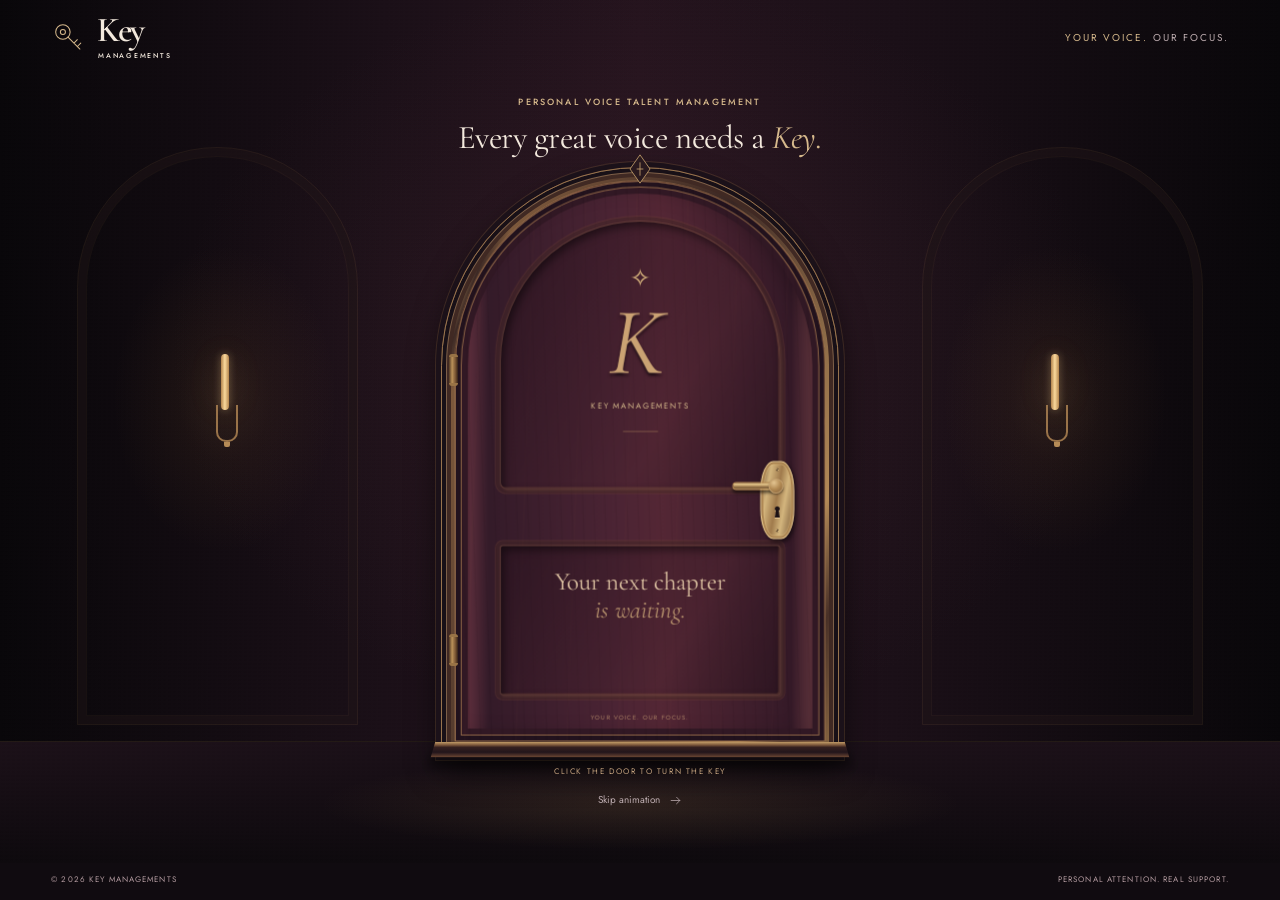
==== commit 3383b93a: "Trim door edge to the arch during closing" ====
--- a/index.html
+++ b/index.html
@@ -11,7 +11,7 @@
   <link rel="preconnect" href="https://fonts.gstatic.com" crossorigin>
   <link href="https://fonts.googleapis.com/css2?family=Cormorant+Garamond:ital,wght@0,400;0,500;0,600;1,400;1,500&family=Jost:wght@400;450;500;550;600&display=swap" rel="stylesheet">
   <link rel="stylesheet" href="./styles.css?v=chapters-1">
-  <link rel="stylesheet" href="./door.css?v=door-1">
+  <link rel="stylesheet" href="./door.css?v=door-2">
   <script src="./door.js?v=door-1" defer></script>
 </head>
 <body data-page="home" class="portal-page">
--- a/door.css
+++ b/door.css
@@ -89,7 +89,7 @@
 .door-link:hover > .icon { transform: translate(2px,-2px); }
 .door-link:focus-visible { outline-offset: 3px; }
 .inner-signature { font: italic 18px var(--serif); color: #c8a982; text-align: center; margin-top: 23px; }
-.door-edge { position: absolute; top: 0; bottom: 0; right: -2px; width: 6px; background: #21111c; transform: rotateY(90deg); transform-origin: center; }
+.door-edge { position: absolute; top: calc(var(--door-w) / 2); bottom: 0; right: -2px; width: 6px; background: #21111c; transform: rotateY(90deg); transform-origin: center; }
 .hinge { position: absolute; left: -6px; width: 9px; height: 32px; border-radius: 3px; background: linear-gradient(90deg,#503825,#ba9159 35%,#735030 75%,#312019); border-top: 3px solid #987346; border-bottom: 3px solid #987346; z-index: 4; }
 .hinge-top { top: 31%; }.hinge-bottom { top: 81%; }
 .portal-ready .door-link { opacity: 0; transform: translateY(16px); }
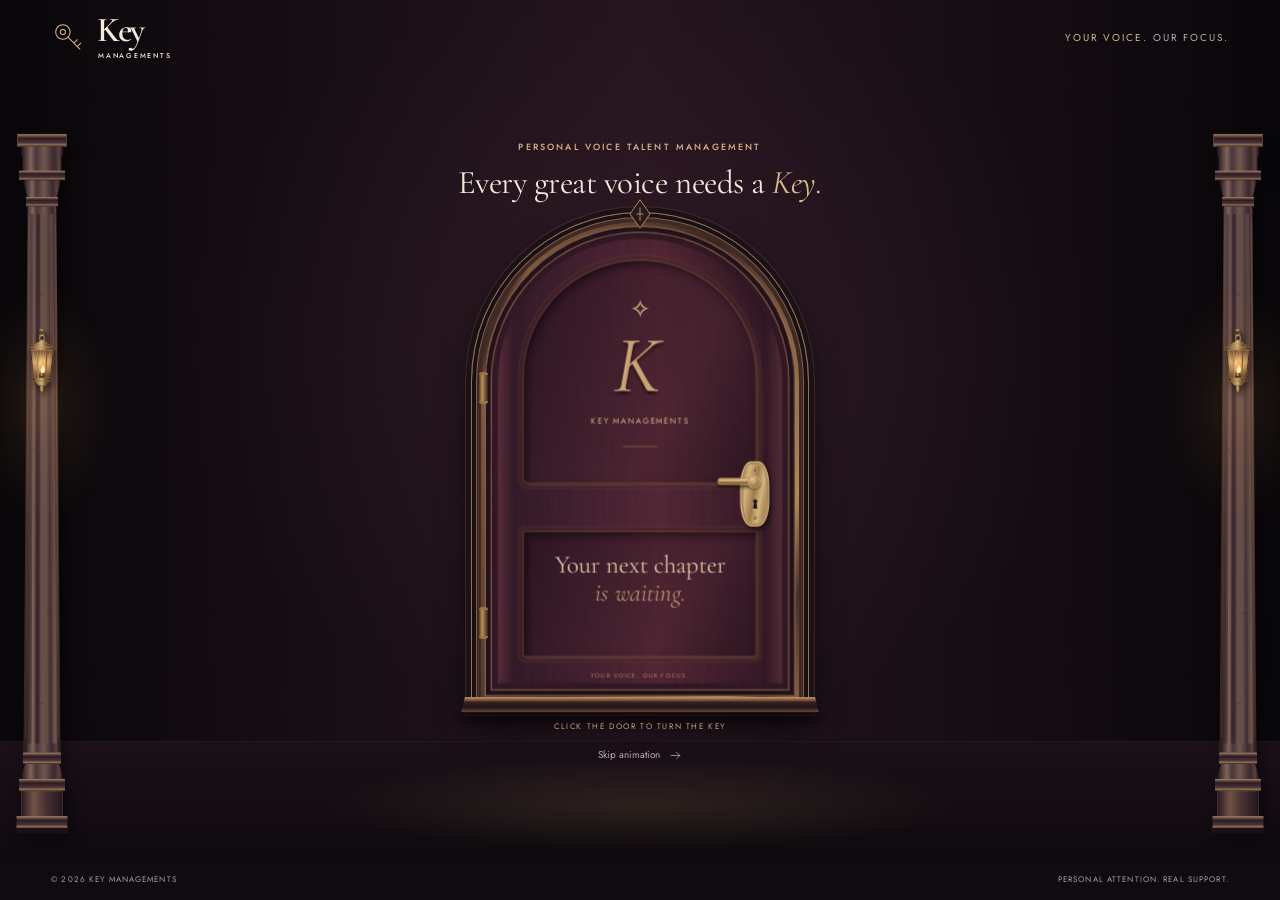
==== commit 05764ecd: "Add paired lantern pillars and remove page numbering" ====
--- a/index.html
+++ b/index.html
@@ -12,6 +12,7 @@
   <link href="https://fonts.googleapis.com/css2?family=Cormorant+Garamond:ital,wght@0,400;0,500;0,600;1,400;1,500&family=Jost:wght@400;450;500;550;600&display=swap" rel="stylesheet">
   <link rel="stylesheet" href="./styles.css?v=chapters-1">
   <link rel="stylesheet" href="./door.css?v=door-2">
+  <link rel="stylesheet" href="./architecture.css?v=pillars-4">
   <script src="./door.js?v=door-1" defer></script>
 </head>
 <body data-page="home" class="portal-page">
@@ -35,7 +36,7 @@
     <p>YOUR VOICE. <span>OUR FOCUS.</span></p>
   </header>
   <main id="main" class="entrance" data-state="closed">
-    <div class="room" aria-hidden="true"><div class="wall-panel wall-panel-left"></div><div class="wall-panel wall-panel-right"></div><div class="sconce sconce-left"><i></i></div><div class="sconce sconce-right"><i></i></div><div class="floor-light"></div></div>
+    <div class="room" aria-hidden="true"><div class="side-pillar pillar-left"><img class="pillar-stone" src="./assets/stone-pillar.svg" alt="" width="120" height="760"><span class="lantern-halo"></span><img class="pillar-lantern" src="./assets/antique-lantern.svg" alt="" width="120" height="200"></div><div class="side-pillar pillar-right"><img class="pillar-stone" src="./assets/stone-pillar.svg" alt="" width="120" height="760"><span class="lantern-halo"></span><img class="pillar-lantern" src="./assets/antique-lantern.svg" alt="" width="120" height="200"></div><div class="floor-light"></div></div>
     <div class="entrance-title"><p class="eyebrow">PERSONAL VOICE TALENT MANAGEMENT</p><h1>Every great voice needs a <em>Key.</em></h1></div>
     <div class="door-scene">
       <div class="doorway">
@@ -55,9 +56,9 @@
             <div class="inner-border" aria-hidden="true"></div>
             <div class="inner-heading"><svg class="icon" aria-hidden="true"><use href="#i-key"/></svg><p>A DOOR TO WHAT’S NEXT</p><h2>Come on <em>in.</em></h2></div>
             <nav id="door-links" class="door-links" aria-label="Choose your next chapter">
-              <a class="door-link" href="services/"><span class="door-link-number">01</span><span><strong>The support</strong><small>A little less on your plate.</small></span><svg class="icon" aria-hidden="true"><use href="#i-arrow-up"/></svg></a>
-              <a class="door-link" href="about/"><span class="door-link-number">02</span><span><strong>The person</strong><small>Someone in your corner.</small></span><svg class="icon" aria-hidden="true"><use href="#i-arrow-up"/></svg></a>
-              <a class="door-link" href="contact/"><span class="door-link-number">03</span><span><strong>The next chapter</strong><small>It starts with a hello.</small></span><svg class="icon" aria-hidden="true"><use href="#i-arrow-up"/></svg></a>
+              <a class="door-link" href="services/"><span><strong>The support</strong><small>A little less on your plate.</small></span><svg class="icon" aria-hidden="true"><use href="#i-arrow-up"/></svg></a>
+              <a class="door-link" href="about/"><span><strong>The person</strong><small>Someone in your corner.</small></span><svg class="icon" aria-hidden="true"><use href="#i-arrow-up"/></svg></a>
+              <a class="door-link" href="contact/"><span><strong>The next chapter</strong><small>It starts with a hello.</small></span><svg class="icon" aria-hidden="true"><use href="#i-arrow-up"/></svg></a>
             </nav>
             <p class="inner-signature">Your voice. Our focus.</p>
           </div>
--- a/architecture.css
+++ b/architecture.css
@@ -0,0 +1,54 @@
+/* Shared architectural framing, kept outside the reading and interaction areas. */
+.side-pillar { position: fixed; z-index: 0; top: 105px; bottom: 64px; width: clamp(66px,6.4vw,100px); pointer-events: none; }
+.pillar-left { left: 16px; }.pillar-right { right: 16px; }
+.pillar-stone { display: block; width: 100%; height: 100%; filter: drop-shadow(6px 8px 7px #0006); }
+.pillar-lantern { position: absolute; width: 73%; height: auto; left: 13.5%; top: 28%; filter: drop-shadow(2px 4px 3px #0008); }
+.lantern-halo { position: absolute; width: 260%; height: 245px; left: -80%; top: calc(28% - 42px); border-radius: 50%; background: radial-gradient(ellipse,#f3b7681f 0%,#ca863c12 28%,transparent 68%); }
+.portal-page .side-pillar { top: 125px; bottom: 64px; width: clamp(64px,6vw,100px); }
+.portal-page .pillar-left { left: clamp(16px,4vw,64px); }.portal-page .pillar-right { right: clamp(16px,4vw,64px); }
+.interior-page .container { max-width: 1180px; width: calc(100% - 280px); }
+.interior-page .header-inner { max-width: none; width: 92%; }
+/* The labels stand alone now that their decorative numbering is removed. */
+.support-room .service-content { padding-left: 0; }
+.support-room .service-group summary { gap: 12px; }
+.interior-page .steps li { padding-top: 26px; }
+@media (max-width: 1399px) and (min-width: 701px) {
+ .portal-page { --door-h: min(clamp(340px,calc(100svh - 310px),470px),calc((100vw - 180px) / 1.98)); }
+ .portal-page .side-pillar { width: 60px; }
+ .portal-page .pillar-left { left: 12px; }.portal-page .pillar-right { right: 12px; }
+ .interior-page .container { width: calc(100% - 200px); }.interior-page .header-inner { width: 92%; }
+ .side-pillar { width: 70px; left: auto; }.pillar-left { left: 8px; }.pillar-right { right: 8px; }
+}
+@media (max-width: 1000px) and (min-width: 701px) {
+ .portal-page .inner-signature { display: none; }
+ .portal-page .door-inside { padding: 35px 17px 18px; }
+ .portal-page .inner-heading h2 { font-size: 28px; }
+ .portal-page .door-link { min-height: 58px; padding-block: 10px; }
+ .portal-page .door-link strong { font-size: 23px; }
+ .portal-page .side-pillar { width: 42px; }.portal-page .pillar-left { left: 7px; }.portal-page .pillar-right { right: 7px; }
+ .portal-page .pillar-lantern { width: 100%; left: 0; }
+ .side-pillar { width: 52px; }.pillar-left { left: 7px; }.pillar-right { right: 7px; }
+ .interior-page .container { width: calc(100% - 156px); }.interior-page .header-inner { width: 92%; }
+ .pillar-lantern { width: 88%; left: 6%; }.lantern-halo { height: 180px; top: calc(28% - 36px); }
+ .interior-layout,.support-room,.contact-room { gap: 30px; }
+ .interior-copy h1,.support-room .interior-copy h1,.contact-room .interior-copy h1 { font-size: 52px; }
+ .contact-room .email-row { flex-wrap: wrap; }
+}
+@media (max-width: 700px) {
+ .portal-page .door-scene { transform: translateX(calc(var(--door-w) * .26)) scale(.52); }
+ .portal-ready .entrance:is([data-state="closed"],[data-state="unlocking"],[data-state="closing"]) .door-scene { transform: translateX(0) scale(1); }
+ .side-pillar,.portal-page .side-pillar { top: 108px; bottom: 52px; width: 30px; }
+ .pillar-left,.portal-page .pillar-left { left: 2px; }.pillar-right,.portal-page .pillar-right { right: 2px; }
+ .pillar-stone { filter: drop-shadow(2px 3px 3px #0005); }
+ .pillar-lantern,.portal-page .pillar-lantern { width: 100%; left: 0; top: 31%; }
+ .lantern-halo { width: 220%; left: -60%; top: calc(31% - 20px); height: 120px; }
+ .interior-page .container { width: calc(100% - 90px); }.interior-page .header-inner { width: calc(100% - 40px); }
+ .interior-copy h1,.support-room .interior-copy h1,.contact-room .interior-copy h1 { font-size: clamp(44px,12.8vw,66px); }
+ .interior-page .main-nav { left: 0; right: 0; }
+ .interior-page .steps li { padding: 23px 19px; }
+ .support-room .service-group h2 { font-size: 25px; }.support-room .service-content { padding-left: 0; }
+ .contact-room .email-row { flex-wrap: wrap; gap: 8px; }.contact-room .email-row > a { font-size: 14px; }
+ .room-navigation { gap: 8px; }.next-room > span { font-size: 21px; }
+ .portal-page .door-link { gap: 8px; }
+}
+@media (max-width: 350px) { .side-pillar,.portal-page .side-pillar { width: 25px; }.interior-page .container { width: calc(100% - 74px); }.interior-page .header-inner { width: calc(100% - 36px); } }
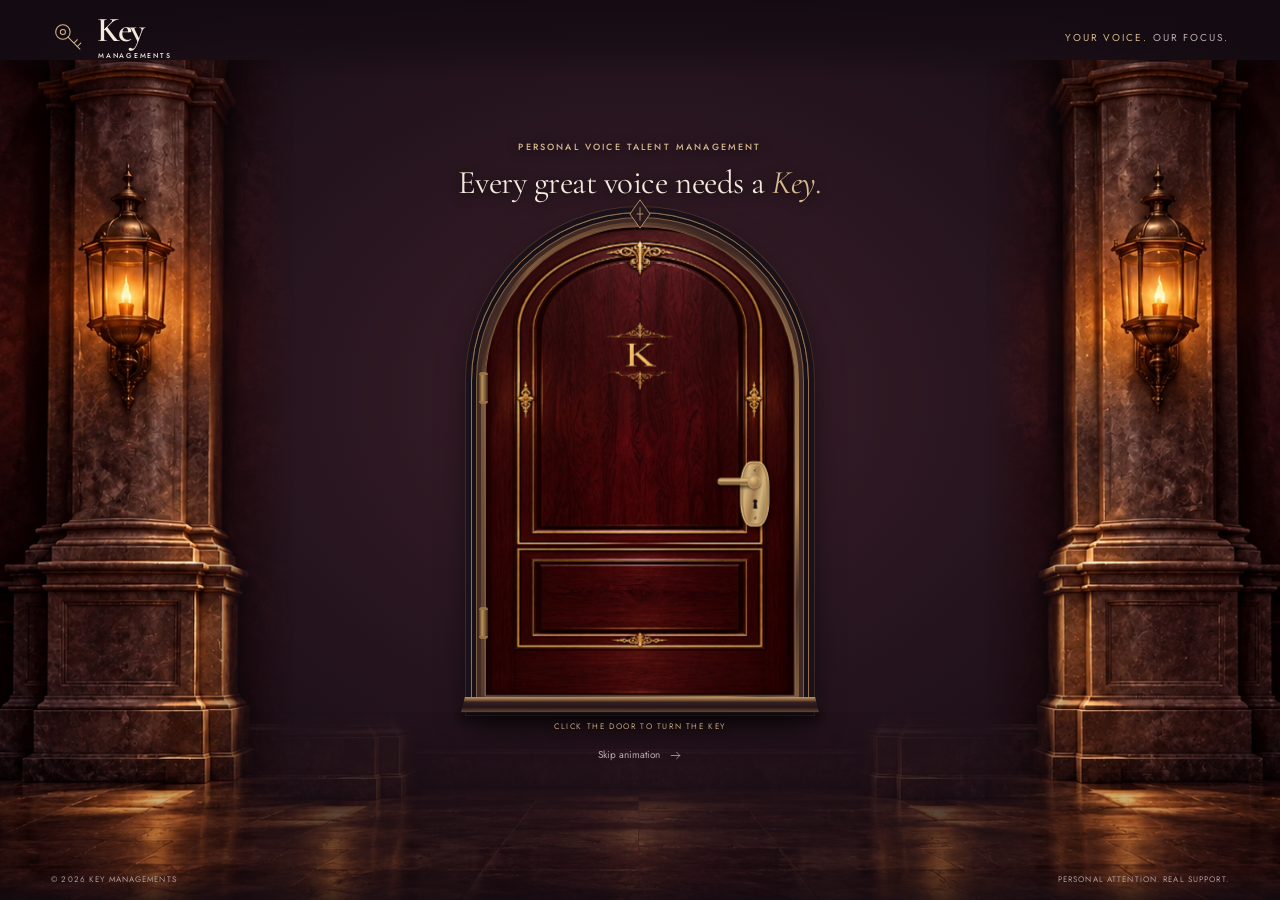
==== commit 6d0e2fd7: "Replace pillar graphics with illustrated room and door artwork" ====
--- a/index.html
+++ b/index.html
@@ -12,7 +12,7 @@
   <link href="https://fonts.googleapis.com/css2?family=Cormorant+Garamond:ital,wght@0,400;0,500;0,600;1,400;1,500&family=Jost:wght@400;450;500;550;600&display=swap" rel="stylesheet">
   <link rel="stylesheet" href="./styles.css?v=chapters-1">
   <link rel="stylesheet" href="./door.css?v=door-2">
-  <link rel="stylesheet" href="./architecture.css?v=pillars-4">
+  <link rel="stylesheet" href="./architecture.css?v=illustrated-3">
   <script src="./door.js?v=door-1" defer></script>
 </head>
 <body data-page="home" class="portal-page">
@@ -36,7 +36,7 @@
     <p>YOUR VOICE. <span>OUR FOCUS.</span></p>
   </header>
   <main id="main" class="entrance" data-state="closed">
-    <div class="room" aria-hidden="true"><div class="side-pillar pillar-left"><img class="pillar-stone" src="./assets/stone-pillar.svg" alt="" width="120" height="760"><span class="lantern-halo"></span><img class="pillar-lantern" src="./assets/antique-lantern.svg" alt="" width="120" height="200"></div><div class="side-pillar pillar-right"><img class="pillar-stone" src="./assets/stone-pillar.svg" alt="" width="120" height="760"><span class="lantern-halo"></span><img class="pillar-lantern" src="./assets/antique-lantern.svg" alt="" width="120" height="200"></div><div class="floor-light"></div></div>
+    <div class="room" aria-hidden="true"><div class="architecture-wing architecture-wing-left"></div><div class="architecture-wing architecture-wing-right"></div><div class="architecture-floor"></div></div>
     <div class="entrance-title"><p class="eyebrow">PERSONAL VOICE TALENT MANAGEMENT</p><h1>Every great voice needs a <em>Key.</em></h1></div>
     <div class="door-scene">
       <div class="doorway">
--- a/architecture.css
+++ b/architecture.css
@@ -1,54 +1,62 @@
-/* Shared architectural framing, kept outside the reading and interaction areas. */
-.side-pillar { position: fixed; z-index: 0; top: 105px; bottom: 64px; width: clamp(66px,6.4vw,100px); pointer-events: none; }
-.pillar-left { left: 16px; }.pillar-right { right: 16px; }
-.pillar-stone { display: block; width: 100%; height: 100%; filter: drop-shadow(6px 8px 7px #0006); }
-.pillar-lantern { position: absolute; width: 73%; height: auto; left: 13.5%; top: 28%; filter: drop-shadow(2px 4px 3px #0008); }
-.lantern-halo { position: absolute; width: 260%; height: 245px; left: -80%; top: calc(28% - 42px); border-radius: 50%; background: radial-gradient(ellipse,#f3b7681f 0%,#ca863c12 28%,transparent 68%); }
-.portal-page .side-pillar { top: 125px; bottom: 64px; width: clamp(64px,6vw,100px); }
-.portal-page .pillar-left { left: clamp(16px,4vw,64px); }.portal-page .pillar-right { right: clamp(16px,4vw,64px); }
-.interior-page .container { max-width: 1180px; width: calc(100% - 280px); }
+/* The generated entrance artwork forms the stonework and warm light on both sides. */
+.portal-page,.interior-page { background: #160d13; }
+.room,.interior-room { position: fixed; inset: 0; background: radial-gradient(ellipse at 50% 44%,#3c202b 0%,#26141e 42%,#140c12 85%); overflow: hidden; }
+.room::before,.room::after,.interior-room::after { display: none; }
+.architecture-wing { --wing-w: clamp(150px,26vw,430px); --art-h: calc(100svh - 60px); position: absolute; top: 60px; bottom: 0; width: var(--wing-w); pointer-events: none; background-image: url('./assets/lantern-room.jpg'); background-repeat: no-repeat; background-size: auto var(--art-h); }
+.architecture-wing-left { left: 0; background-position: calc(var(--wing-w) * .42 - var(--art-h) * .425) bottom; mask-image: linear-gradient(to right,#000 65%,transparent 100%); }
+.architecture-wing-right { right: 0; background-position: calc(var(--wing-w) * .58 - var(--art-h) * 1.34) bottom; mask-image: linear-gradient(to left,#000 65%,transparent 100%); }
+.architecture-floor { position: absolute; inset: auto 0 0; height: 21%; background: url('./assets/lantern-room.jpg') center bottom / 100% auto no-repeat; mask-image: linear-gradient(transparent,#0008 60%,#000); opacity: .55; }
+.portal-header,.interior-page .site-header { background: linear-gradient(#140b12f2,#140b1299,transparent); border-color: #b88a561a; }
+.portal-footer { background: linear-gradient(transparent,#130b12b3); }
+.portal-page .door-front { background: #2c1019 url('./assets/burgundy-door.png') center / 125% 102% no-repeat; box-shadow: inset -7px 0 14px #0005; }
+.portal-page .door-front :is(.door-grain,.door-panel,.door-monogram,.door-inscription,.door-bottom-label) { display: none; }
+.portal-page .door-inside { background: linear-gradient(110deg,#2e1520,#44212e 48%,#25111c); }
+.portal-page .door-panel { border-color: #b88a574f; background: linear-gradient(115deg,#19091080,#45202a44,#190b1380); }
+.portal-page .entrance-title,.portal-page .entrance-prompt { text-shadow: 0 2px 12px #10080d; }
+/* Keep the reading area between the illuminated stonework. */
+.interior-page .container { max-width: 1120px; width: calc(100% - 370px); }
 .interior-page .header-inner { max-width: none; width: 92%; }
-/* The labels stand alone now that their decorative numbering is removed. */
+.interior-page .architecture-wing { --wing-w: clamp(145px,20vw,330px); opacity: .8; }
+.interior-page .architecture-wing-left { mask-image: linear-gradient(to right,#000 45%,transparent 95%); }
+.interior-page .architecture-wing-right { mask-image: linear-gradient(to left,#000 45%,transparent 95%); }
+.interior-page .architecture-floor { opacity: .2; }
 .support-room .service-content { padding-left: 0; }
 .support-room .service-group summary { gap: 12px; }
 .interior-page .steps li { padding-top: 26px; }
 @media (max-width: 1399px) and (min-width: 701px) {
  .portal-page { --door-h: min(clamp(340px,calc(100svh - 310px),470px),calc((100vw - 180px) / 1.98)); }
- .portal-page .side-pillar { width: 60px; }
- .portal-page .pillar-left { left: 12px; }.portal-page .pillar-right { right: 12px; }
- .interior-page .container { width: calc(100% - 200px); }.interior-page .header-inner { width: 92%; }
- .side-pillar { width: 70px; left: auto; }.pillar-left { left: 8px; }.pillar-right { right: 8px; }
+ .architecture-wing { --wing-w: clamp(140px,23vw,300px); }
+ .interior-page .container { width: calc(100% - 240px); }.interior-page .header-inner { width: 92%; }
+ .interior-page .architecture-wing { --wing-w: 200px; }
 }
 @media (max-width: 1000px) and (min-width: 701px) {
  .portal-page .inner-signature { display: none; }
- .portal-page .door-inside { padding: 35px 17px 18px; }
+ .portal-page .door-inside { padding: 32px 17px 18px; }
  .portal-page .inner-heading h2 { font-size: 28px; }
- .portal-page .door-link { min-height: 58px; padding-block: 10px; }
+ .portal-page .door-link { min-height: 54px; padding-block: 8px; }
  .portal-page .door-link strong { font-size: 23px; }
- .portal-page .side-pillar { width: 42px; }.portal-page .pillar-left { left: 7px; }.portal-page .pillar-right { right: 7px; }
- .portal-page .pillar-lantern { width: 100%; left: 0; }
- .side-pillar { width: 52px; }.pillar-left { left: 7px; }.pillar-right { right: 7px; }
+ .architecture-wing { --wing-w: 150px; }
  .interior-page .container { width: calc(100% - 156px); }.interior-page .header-inner { width: 92%; }
- .pillar-lantern { width: 88%; left: 6%; }.lantern-halo { height: 180px; top: calc(28% - 36px); }
+ .interior-page .architecture-wing { --wing-w: 140px; opacity: .6; }
  .interior-layout,.support-room,.contact-room { gap: 30px; }
  .interior-copy h1,.support-room .interior-copy h1,.contact-room .interior-copy h1 { font-size: 52px; }
  .contact-room .email-row { flex-wrap: wrap; }
 }
 @media (max-width: 700px) {
+ .architecture-wing,.interior-page .architecture-wing { --wing-w: 82px; --art-h: calc(100svh - 76px); top: 76px; opacity: .75; }
+ .architecture-wing-left,.interior-page .architecture-wing-left { mask-image: linear-gradient(to right,#000 35%,transparent); }
+ .architecture-wing-right,.interior-page .architecture-wing-right { mask-image: linear-gradient(to left,#000 35%,transparent); }
+ .architecture-floor { background-size: auto 100svh; height: 16%; }
+ .interior-page .architecture-wing { opacity: .3; }
  .portal-page .door-scene { transform: translateX(calc(var(--door-w) * .26)) scale(.52); }
  .portal-ready .entrance:is([data-state="closed"],[data-state="unlocking"],[data-state="closing"]) .door-scene { transform: translateX(0) scale(1); }
- .side-pillar,.portal-page .side-pillar { top: 108px; bottom: 52px; width: 30px; }
- .pillar-left,.portal-page .pillar-left { left: 2px; }.pillar-right,.portal-page .pillar-right { right: 2px; }
- .pillar-stone { filter: drop-shadow(2px 3px 3px #0005); }
- .pillar-lantern,.portal-page .pillar-lantern { width: 100%; left: 0; top: 31%; }
- .lantern-halo { width: 220%; left: -60%; top: calc(31% - 20px); height: 120px; }
- .interior-page .container { width: calc(100% - 90px); }.interior-page .header-inner { width: calc(100% - 40px); }
+ .interior-page .container { width: calc(100% - 80px); }.interior-page .header-inner { width: calc(100% - 40px); }
  .interior-copy h1,.support-room .interior-copy h1,.contact-room .interior-copy h1 { font-size: clamp(44px,12.8vw,66px); }
  .interior-page .main-nav { left: 0; right: 0; }
  .interior-page .steps li { padding: 23px 19px; }
- .support-room .service-group h2 { font-size: 25px; }.support-room .service-content { padding-left: 0; }
+ .support-room .service-group h2 { font-size: 25px; }
  .contact-room .email-row { flex-wrap: wrap; gap: 8px; }.contact-room .email-row > a { font-size: 14px; }
  .room-navigation { gap: 8px; }.next-room > span { font-size: 21px; }
  .portal-page .door-link { gap: 8px; }
 }
-@media (max-width: 350px) { .side-pillar,.portal-page .side-pillar { width: 25px; }.interior-page .container { width: calc(100% - 74px); }.interior-page .header-inner { width: calc(100% - 36px); } }
+@media (max-width: 350px) { .interior-page .container { width: calc(100% - 64px); }.interior-page .header-inner { width: calc(100% - 36px); } }
